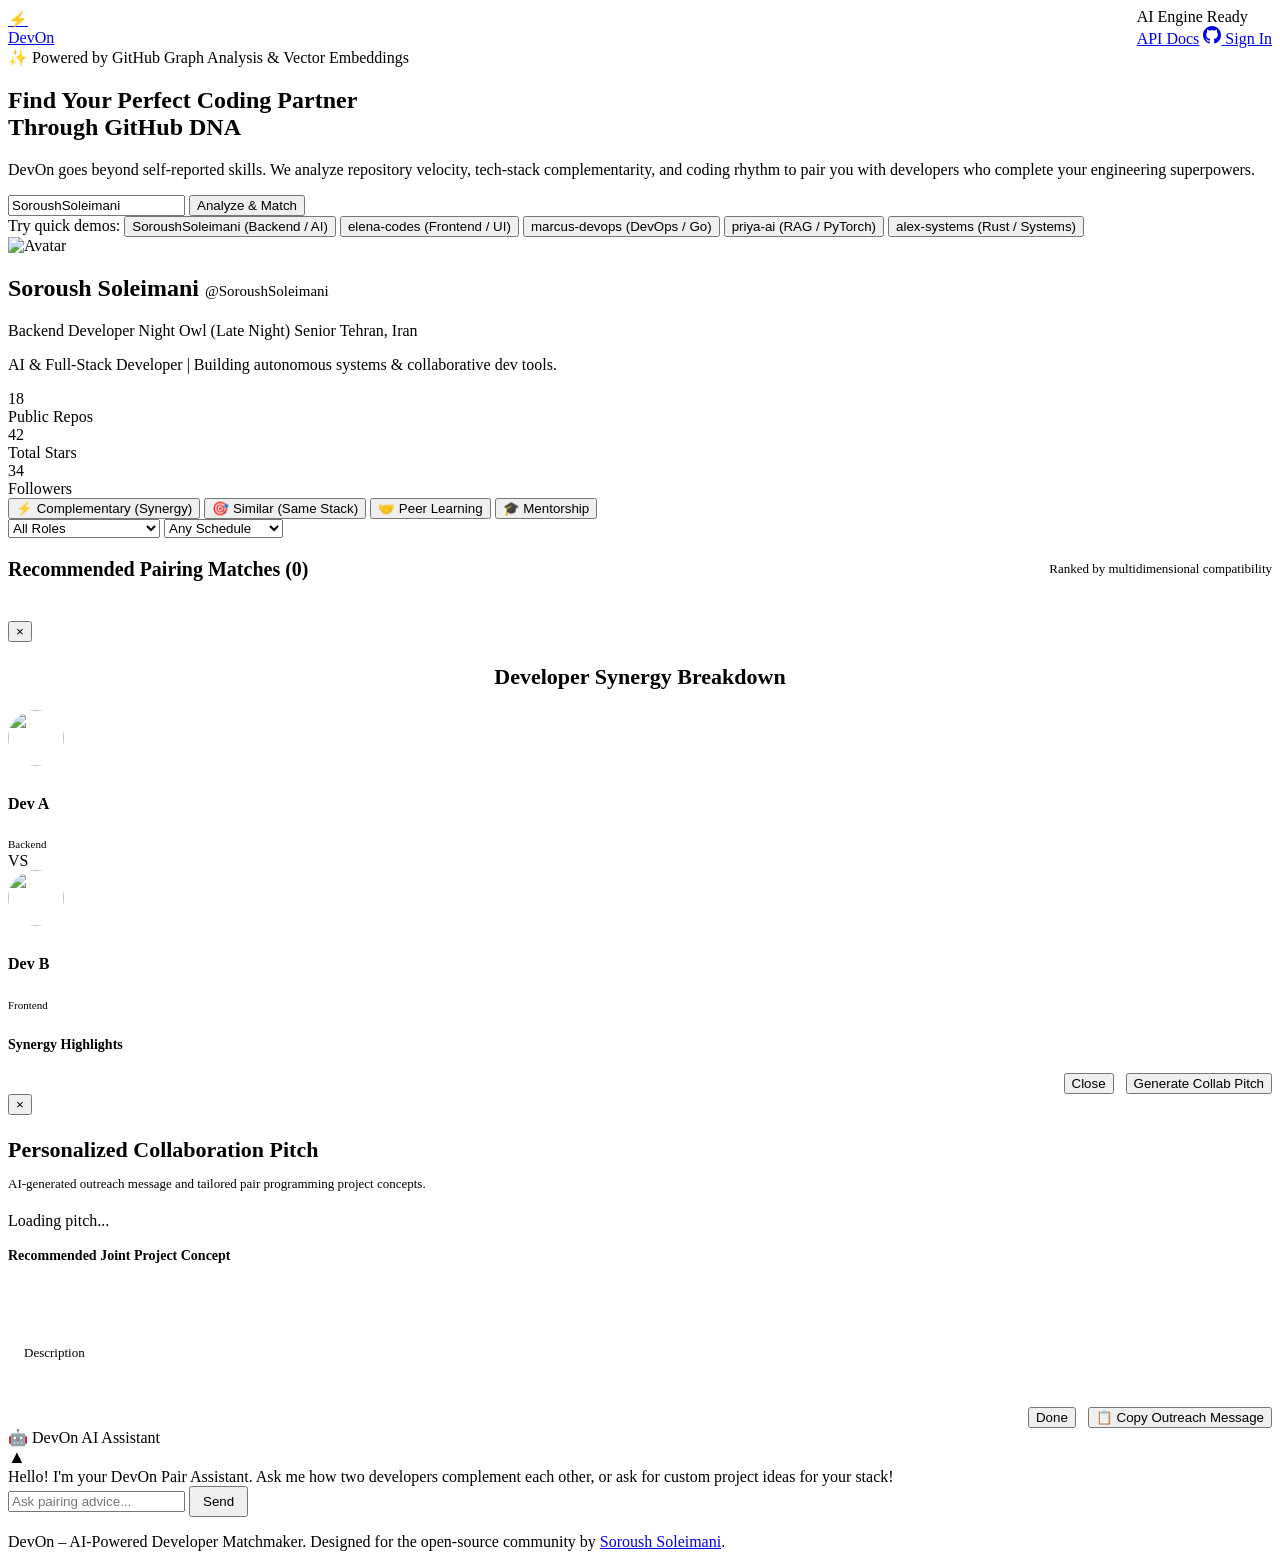
==== index.html @ c59494e2 "feat(frontend): build modern matchmaking dashboard with live GitHub analyzer" ====
<!DOCTYPE html>
<html lang="en">
<head>
  <meta charset="UTF-8">
  <meta name="viewport" content="width=device-width, initial-scale=1.0">
  <title>DevOn – AI Developer Matchmaker</title>
  <meta name="description" content="AI-powered developer matchmaker finding compatible coding partners using GitHub data analysis, work rhythm insights, and vector embeddings.">
  <link rel="preconnect" href="https://fonts.googleapis.com">
  <link rel="preconnect" href="https://fonts.gstatic.com" crossorigin>
  <link href="https://fonts.googleapis.com/css2?family=Outfit:wght@400;500;600;700;800&family=Inter:wght@400;500;600&display=swap" rel="stylesheet">
  <link rel="stylesheet" href="/static/css/style.css">
  <link rel="icon" href="data:image/svg+xml,<svg xmlns=%22http://www.w3.org/2000/svg%22 viewBox=%220 0 100 100%22><text y=%22.9em%22 font-size=%2290%22>⚡</text></svg>">
</head>
<body>

  <!-- Navigation -->
  <header class="navbar">
    <div class="container" style="display: flex; justify-content: space-between; align-items: center; width: 100%;">
      <a href="/" class="logo-group">
        <div class="logo-icon">⚡</div>
        <div class="logo-text">DevOn</div>
      </a>
      <div class="nav-links">
        <div class="status-badge" id="systemStatus">
          <div class="status-dot"></div>
          <span>AI Engine Ready</span>
        </div>
        <a href="/docs" target="_blank" class="btn btn-glass" id="apiDocsBtn">API Docs</a>
        <a href="/api/v1/auth/login" class="btn btn-primary" id="githubAuthBtn">
          <svg width="18" height="18" viewBox="0 0 24 24" fill="currentColor">
            <path d="M12 0C5.37 0 0 5.37 0 12c0 5.31 3.435 9.795 8.205 11.385.6.105.825-.255.825-.57 0-.285-.015-1.23-.015-2.235-3.015.555-3.795-.735-4.035-1.41-.135-.345-.72-1.41-1.23-1.695-.42-.225-1.02-.78-.015-.795.945-.015 1.62.87 1.845 1.23 1.08 1.815 2.805 1.305 3.495.99.105-.78.42-1.305.765-1.605-2.67-.3-5.46-1.335-5.46-5.925 0-1.305.465-2.385 1.23-3.225-.12-.3-.54-1.53.12-3.18 0 0 1.005-.315 3.3 1.23.96-.27 1.98-.405 3-.405s2.04.135 3 .405c2.295-1.56 3.3-1.23 3.3-1.23.66 1.65.24 2.88.12 3.18.765.84 1.23 1.905 1.23 3.225 0 4.605-2.805 5.625-5.475 5.925.435.375.81 1.095.81 2.22 0 1.605-.015 2.895-.015 3.3 0 .315.225.69.825.57A12.02 12.02 0 0024 12c0-6.63-5.37-12-12-12z"/>
          </svg>
          <span>Sign In</span>
        </a>
      </div>
    </div>
  </header>

  <main class="container">
    <!-- Hero Section -->
    <section class="hero-section">
      <div class="hero-pill">✨ Powered by GitHub Graph Analysis & Vector Embeddings</div>
      <h1 class="hero-title">Find Your Perfect Coding Partner<br>Through <span>GitHub DNA</span></h1>
      <p class="hero-subtitle">
        DevOn goes beyond self-reported skills. We analyze repository velocity, tech-stack complementarity, 
        and coding rhythm to pair you with developers who complete your engineering superpowers.
      </p>

      <!-- Live Search Box -->
      <div class="search-container">
        <form id="searchForm" class="search-box">
          <input type="text" id="usernameInput" class="search-input" placeholder="Enter any GitHub username (e.g. SoroushSoleimani)..." autocomplete="off" value="SoroushSoleimani">
          <button type="submit" class="btn btn-primary" id="analyzeBtn">Analyze & Match</button>
        </form>
      </div>

      <!-- Quick Seed Selection -->
      <div class="quick-picks">
        <span class="quick-label">Try quick demos:</span>
        <button class="badge-tag active" data-user="SoroushSoleimani">SoroushSoleimani (Backend / AI)</button>
        <button class="badge-tag" data-user="elena-codes">elena-codes (Frontend / UI)</button>
        <button class="badge-tag" data-user="marcus-devops">marcus-devops (DevOps / Go)</button>
        <button class="badge-tag" data-user="priya-ai">priya-ai (RAG / PyTorch)</button>
        <button class="badge-tag" data-user="alex-systems">alex-systems (Rust / Systems)</button>
      </div>
    </section>

    <!-- Active User Profile Banner -->
    <section class="user-banner" id="userBanner">
      <div class="user-banner-grid">
        <div class="user-avatar-wrap">
          <img id="userAvatar" src="https://avatars.githubusercontent.com/u/140951703?v=4" alt="Avatar" class="user-avatar">
        </div>
        <div class="user-info">
          <h2 id="userName">Soroush Soleimani <span style="font-size: 15px; color: var(--text-muted); font-weight: normal;" id="userLogin">@SoroushSoleimani</span></h2>
          <div class="user-meta-chips" id="userChips">
            <span class="chip chip-role" id="userRoleChip">Backend Developer</span>
            <span class="chip chip-rhythm" id="userRhythmChip">Night Owl (Late Night)</span>
            <span class="chip" id="userTierChip">Senior</span>
            <span class="chip" id="userLocationChip">Tehran, Iran</span>
          </div>
          <p class="user-bio" id="userBio">AI & Full-Stack Developer | Building autonomous systems & collaborative dev tools.</p>
        </div>
        <div class="user-stats-box">
          <div class="stat-item">
            <div class="stat-value" id="userReposCount">18</div>
            <div class="stat-label">Public Repos</div>
          </div>
          <div class="stat-item">
            <div class="stat-value" id="userStarsCount">42</div>
            <div class="stat-label">Total Stars</div>
          </div>
          <div class="stat-item">
            <div class="stat-value" id="userFollowersCount">34</div>
            <div class="stat-label">Followers</div>
          </div>
        </div>
      </div>
    </section>

    <!-- Filter Controls Bar -->
    <section class="filter-bar">
      <div class="mode-pills" id="modePills">
        <button class="mode-pill active" data-mode="complementary">⚡ Complementary (Synergy)</button>
        <button class="mode-pill" data-mode="similar">🎯 Similar (Same Stack)</button>
        <button class="mode-pill" data-mode="peer_learning">🤝 Peer Learning</button>
        <button class="mode-pill" data-mode="mentorship">🎓 Mentorship</button>
      </div>

      <div class="filter-selects">
        <select id="roleFilter" class="select-custom">
          <option value="">All Roles</option>
          <option value="Frontend Developer">Frontend Developer</option>
          <option value="Backend Developer">Backend Developer</option>
          <option value="DevOps & Cloud">DevOps & Cloud</option>
          <option value="AI / Machine Learning">AI / Machine Learning</option>
          <option value="Systems / Low-Level">Systems / Low-Level</option>
          <option value="Mobile Developer">Mobile Developer</option>
        </select>
        <select id="rhythmFilter" class="select-custom">
          <option value="">Any Schedule</option>
          <option value="Night Owl (Late Night)">Night Owl</option>
          <option value="Early Bird (Morning)">Early Bird</option>
          <option value="Balanced">Steady All-Day</option>
          <option value="Weekend Focus">Weekend Focus</option>
        </select>
      </div>
    </section>

    <!-- Matches Grid -->
    <section>
      <div style="display: flex; justify-content: space-between; align-items: center; margin-bottom: 20px;">
        <h3 style="font-size: 20px; font-weight: 700;">Recommended Pairing Matches (<span id="matchesCount">0</span>)</h3>
        <span style="font-size: 13px; color: var(--text-muted);">Ranked by multidimensional compatibility</span>
      </div>
      <div class="matches-grid" id="matchesGrid">
        <!-- Rendered dynamically by app.js -->
      </div>
    </section>
  </main>

  <!-- Side-by-Side Comparison Modal -->
  <div class="modal-overlay" id="compareModal">
    <div class="modal-content">
      <button class="modal-close" id="closeCompareModal">&times;</button>
      <h3 style="font-size: 22px; font-weight: 800; margin-bottom: 20px; text-align: center;">Developer Synergy Breakdown</h3>

      <div class="compare-header">
        <div class="compare-card">
          <img id="compAvatarA" src="" alt="" style="width: 56px; height: 56px; border-radius: 50%; margin-bottom: 8px;">
          <h4 id="compNameA" style="font-size: 16px;">Dev A</h4>
          <span id="compRoleA" class="chip chip-role" style="font-size: 11px;">Backend</span>
        </div>
        <div class="compare-vs">VS</div>
        <div class="compare-card">
          <img id="compAvatarB" src="" alt="" style="width: 56px; height: 56px; border-radius: 50%; margin-bottom: 8px;">
          <h4 id="compNameB" style="font-size: 16px;">Dev B</h4>
          <span id="compRoleB" class="chip chip-role" style="font-size: 11px;">Frontend</span>
        </div>
      </div>

      <div class="breakdown-bars" id="modalBreakdownBars" style="margin-bottom: 24px;">
        <!-- Injected dynamically -->
      </div>

      <div style="margin-bottom: 20px;">
        <h4 style="font-size: 14px; font-weight: 700; color: var(--accent-cyan); margin-bottom: 8px;">Synergy Highlights</h4>
        <ul id="compSynergiesList" style="padding-left: 18px; color: var(--text-secondary); font-size: 13px; line-height: 1.8;"></ul>
      </div>

      <div style="display: flex; gap: 12px; justify-content: flex-end;">
        <button class="btn btn-glass" id="closeCompareBtn">Close</button>
        <button class="btn btn-primary" id="openPitchFromCompareBtn">Generate Collab Pitch</button>
      </div>
    </div>
  </div>

  <!-- Collaboration Pitch Modal -->
  <div class="modal-overlay" id="pitchModal">
    <div class="modal-content">
      <button class="modal-close" id="closePitchModal">&times;</button>
      <h3 style="font-size: 22px; font-weight: 800; margin-bottom: 8px;">Personalized Collaboration Pitch</h3>
      <p style="font-size: 13px; color: var(--text-secondary); margin-bottom: 20px;">
        AI-generated outreach message and tailored pair programming project concepts.
      </p>

      <div class="pitch-box" id="pitchTextBox">Loading pitch...</div>

      <h4 style="font-size: 14px; font-weight: 700; color: var(--accent-cyan); margin-bottom: 10px;">Recommended Joint Project Concept</h4>
      <div id="projectIdeaBox" style="background: rgba(255, 255, 255, 0.03); border: 1px solid var(--border-subtle); border-radius: var(--radius-md); padding: 16px; margin-bottom: 20px;">
        <h5 id="ideaTitle" style="font-size: 15px; font-weight: 700; color: #fff; margin-bottom: 4px;">Project Title</h5>
        <p id="ideaDesc" style="font-size: 13px; color: var(--text-secondary); margin-bottom: 10px;">Description</p>
        <div id="ideaStackChips" style="display: flex; gap: 6px; flex-wrap: wrap;"></div>
      </div>

      <div style="display: flex; gap: 12px; justify-content: flex-end;">
        <button class="btn btn-glass" id="closePitchBtn">Done</button>
        <button class="btn btn-primary" id="copyPitchBtn">📋 Copy Outreach Message</button>
      </div>
    </div>
  </div>

  <!-- Floating AI Assistant Drawer -->
  <div class="ai-drawer minimized" id="aiDrawer">
    <div class="drawer-header" id="drawerHeader">
      <div class="drawer-title">
        <span>🤖</span>
        <span>DevOn AI Assistant</span>
      </div>
      <span style="font-size: 18px; color: var(--text-muted);" id="drawerToggleIcon">▲</span>
    </div>
    <div class="drawer-body" id="chatBody">
      <div class="chat-bubble bubble-ai">
        Hello! I'm your DevOn Pair Assistant. Ask me how two developers complement each other, 
        or ask for custom project ideas for your stack!
      </div>
    </div>
    <form class="drawer-footer" id="chatForm">
      <input type="text" id="chatInput" class="drawer-input" placeholder="Ask pairing advice..." autocomplete="off">
      <button type="submit" class="btn btn-primary" style="padding: 6px 12px;">Send</button>
    </form>
  </div>

  <!-- Footer -->
  <footer>
    <div class="container">
      <p>DevOn – AI-Powered Developer Matchmaker. Designed for the open-source community by <a href="https://github.com/SoroushSoleimani" target="_blank">Soroush Soleimani</a>.</p>
    </div>
  </footer>

  <script src="/static/js/app.js"></script>
</body>
</html>
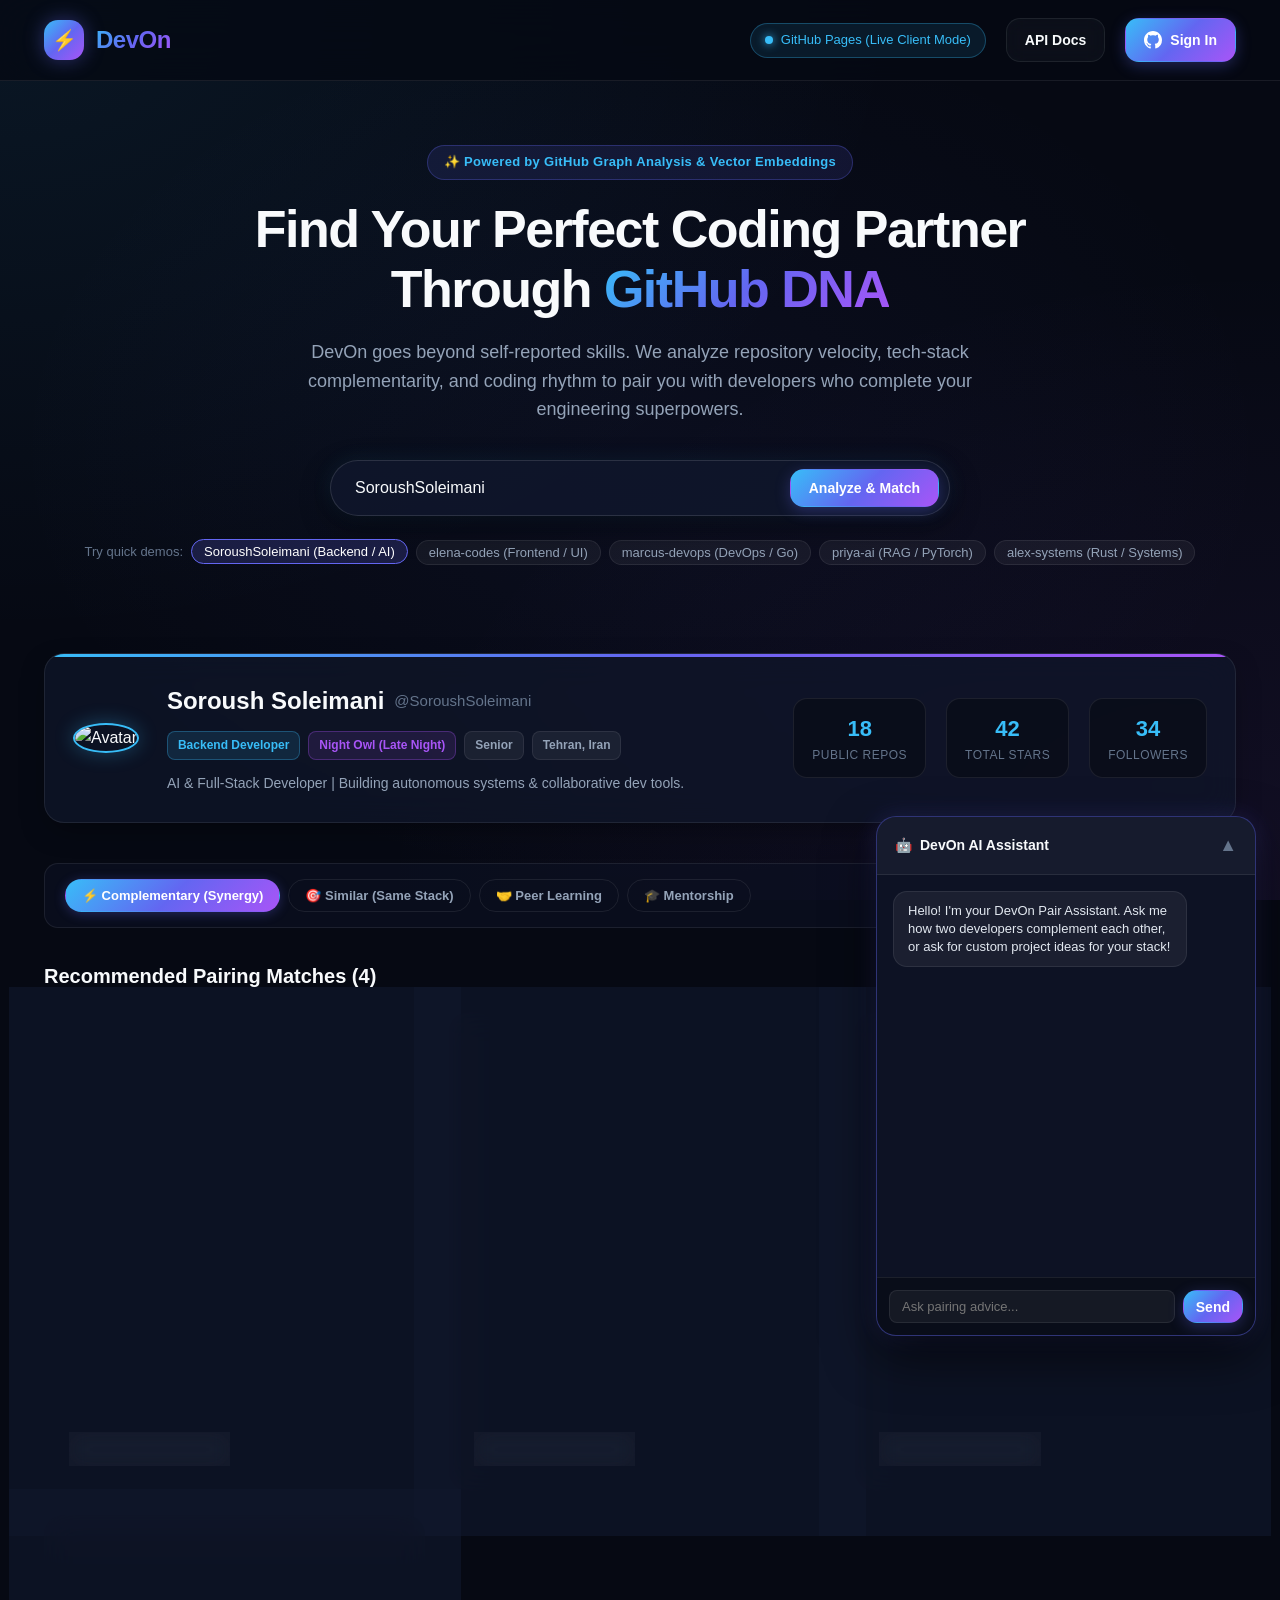
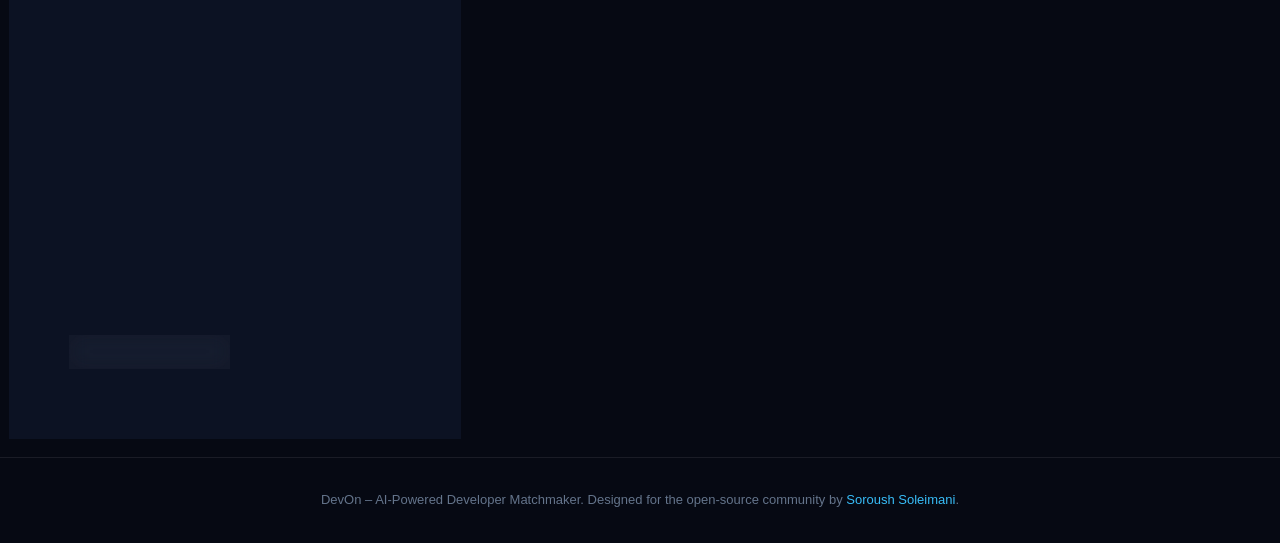
==== commit 5c399140: "feat(pages): add standalone client engine and relative asset paths for GitHub Pages" ====
--- a/index.html
+++ b/index.html
@@ -8,7 +8,7 @@
   <link rel="preconnect" href="https://fonts.googleapis.com">
   <link rel="preconnect" href="https://fonts.gstatic.com" crossorigin>
   <link href="https://fonts.googleapis.com/css2?family=Outfit:wght@400;500;600;700;800&family=Inter:wght@400;500;600&display=swap" rel="stylesheet">
-  <link rel="stylesheet" href="/static/css/style.css">
+  <link rel="stylesheet" href="css/style.css">
   <link rel="icon" href="data:image/svg+xml,<svg xmlns=%22http://www.w3.org/2000/svg%22 viewBox=%220 0 100 100%22><text y=%22.9em%22 font-size=%2290%22>⚡</text></svg>">
 </head>
 <body>
@@ -228,6 +228,6 @@
     </div>
   </footer>
 
-  <script src="/static/js/app.js"></script>
+  <script src="js/app.js"></script>
 </body>
 </html>
--- a/css/style.css
+++ b/css/style.css
@@ -0,0 +1,846 @@
+/* ==========================================================================
+   DevOn Design System: Modern Glassmorphic Cyber-Minimalist Theme
+   ========================================================================== */
+
+:root {
+  --bg-primary: #060913;
+  --bg-secondary: #0d1224;
+  --bg-card: rgba(16, 23, 44, 0.7);
+  --bg-card-hover: rgba(22, 33, 62, 0.85);
+  --bg-glass: rgba(255, 255, 255, 0.03);
+
+  --border-subtle: rgba(255, 255, 255, 0.08);
+  --border-active: rgba(99, 102, 241, 0.4);
+  --border-glow: rgba(56, 189, 248, 0.5);
+
+  --text-primary: #f8fafc;
+  --text-secondary: #94a3b8;
+  --text-muted: #64748b;
+
+  --accent-cyan: #38bdf8;
+  --accent-blue: #6366f1;
+  --accent-purple: #a855f7;
+  --accent-emerald: #10b981;
+  --accent-amber: #f59e0b;
+  --accent-rose: #f43f5e;
+
+  --gradient-neon: linear-gradient(135deg, #38bdf8 0%, #6366f1 50%, #a855f7 100%);
+  --gradient-card: linear-gradient(180deg, rgba(255, 255, 255, 0.04) 0%, rgba(255, 255, 255, 0.01) 100%);
+  --gradient-radial: radial-gradient(circle at 50% 0%, rgba(99, 102, 241, 0.15) 0%, transparent 70%);
+
+  --radius-sm: 8px;
+  --radius-md: 14px;
+  --radius-lg: 20px;
+  --radius-full: 9999px;
+
+  --shadow-glow: 0 0 25px rgba(56, 189, 248, 0.15);
+  --shadow-card: 0 10px 30px -10px rgba(0, 0, 0, 0.5);
+  --transition-fast: 0.2s cubic-bezier(0.4, 0, 0.2, 1);
+  --transition-smooth: 0.35s cubic-bezier(0.16, 1, 0.3, 1);
+}
+
+* {
+  box-sizing: border-box;
+  margin: 0;
+  padding: 0;
+}
+
+body {
+  font-family: 'Outfit', 'Inter', -apple-system, BlinkMacSystemFont, sans-serif;
+  background-color: var(--bg-primary);
+  color: var(--text-primary);
+  line-height: 1.6;
+  min-height: 100vh;
+  overflow-x: hidden;
+  background-image: 
+    radial-gradient(at 0% 0%, rgba(56, 189, 248, 0.08) 0px, transparent 50%),
+    radial-gradient(at 100% 100%, rgba(168, 85, 247, 0.08) 0px, transparent 50%),
+    radial-gradient(at 50% 50%, rgba(99, 102, 241, 0.05) 0px, transparent 70%);
+  background-attachment: fixed;
+}
+
+/* Scrollbar */
+::-webkit-scrollbar {
+  width: 8px;
+}
+::-webkit-scrollbar-track {
+  background: var(--bg-primary);
+}
+::-webkit-scrollbar-thumb {
+  background: rgba(255, 255, 255, 0.15);
+  border-radius: var(--radius-full);
+}
+::-webkit-scrollbar-thumb:hover {
+  background: rgba(255, 255, 255, 0.25);
+}
+
+/* Container */
+.container {
+  max-width: 1240px;
+  margin: 0 auto;
+  padding: 0 24px;
+}
+
+/* Navigation Bar */
+.navbar {
+  display: flex;
+  align-items: center;
+  justify-content: space-between;
+  padding: 18px 0;
+  border-bottom: 1px solid var(--border-subtle);
+  backdrop-filter: blur(20px);
+  position: sticky;
+  top: 0;
+  z-index: 50;
+  background: rgba(6, 9, 19, 0.8);
+}
+
+.logo-group {
+  display: flex;
+  align-items: center;
+  gap: 12px;
+  text-decoration: none;
+}
+
+.logo-icon {
+  width: 40px;
+  height: 40px;
+  background: var(--gradient-neon);
+  border-radius: var(--radius-md);
+  display: flex;
+  align-items: center;
+  justify-content: center;
+  font-weight: 800;
+  font-size: 20px;
+  color: #fff;
+  box-shadow: 0 0 20px rgba(99, 102, 241, 0.4);
+}
+
+.logo-text {
+  font-size: 24px;
+  font-weight: 800;
+  letter-spacing: -0.5px;
+  background: var(--gradient-neon);
+  -webkit-background-clip: text;
+  -webkit-text-fill-color: transparent;
+}
+
+.nav-links {
+  display: flex;
+  align-items: center;
+  gap: 20px;
+}
+
+.status-badge {
+  display: flex;
+  align-items: center;
+  gap: 8px;
+  padding: 6px 14px;
+  background: rgba(16, 185, 129, 0.1);
+  border: 1px solid rgba(16, 185, 129, 0.3);
+  border-radius: var(--radius-full);
+  font-size: 13px;
+  font-weight: 500;
+  color: var(--accent-emerald);
+}
+
+.status-dot {
+  width: 8px;
+  height: 8px;
+  background: var(--accent-emerald);
+  border-radius: 50%;
+  box-shadow: 0 0 10px var(--accent-emerald);
+  animation: pulse 2s infinite;
+}
+
+@keyframes pulse {
+  0%, 100% { opacity: 1; transform: scale(1); }
+  50% { opacity: 0.5; transform: scale(0.85); }
+}
+
+.btn {
+  display: inline-flex;
+  align-items: center;
+  gap: 8px;
+  padding: 10px 18px;
+  border-radius: var(--radius-md);
+  font-size: 14px;
+  font-weight: 600;
+  cursor: pointer;
+  transition: all var(--transition-fast);
+  text-decoration: none;
+  border: 1px solid transparent;
+}
+
+.btn-primary {
+  background: var(--gradient-neon);
+  color: #fff;
+  box-shadow: 0 4px 15px rgba(99, 102, 241, 0.3);
+}
+
+.btn-primary:hover {
+  transform: translateY(-2px);
+  box-shadow: 0 6px 25px rgba(99, 102, 241, 0.5);
+}
+
+.btn-glass {
+  background: var(--bg-glass);
+  border-color: var(--border-subtle);
+  color: var(--text-primary);
+  backdrop-filter: blur(10px);
+}
+
+.btn-glass:hover {
+  background: rgba(255, 255, 255, 0.08);
+  border-color: rgba(255, 255, 255, 0.2);
+}
+
+/* Hero Section */
+.hero-section {
+  padding: 64px 0 40px;
+  text-align: center;
+}
+
+.hero-pill {
+  display: inline-flex;
+  align-items: center;
+  gap: 8px;
+  padding: 6px 16px;
+  background: rgba(99, 102, 241, 0.12);
+  border: 1px solid rgba(99, 102, 241, 0.3);
+  border-radius: var(--radius-full);
+  color: var(--accent-cyan);
+  font-size: 13px;
+  font-weight: 600;
+  margin-bottom: 20px;
+  letter-spacing: 0.3px;
+}
+
+.hero-title {
+  font-size: 52px;
+  font-weight: 800;
+  line-height: 1.15;
+  letter-spacing: -1.5px;
+  margin-bottom: 18px;
+}
+
+.hero-title span {
+  background: var(--gradient-neon);
+  -webkit-background-clip: text;
+  -webkit-text-fill-color: transparent;
+}
+
+.hero-subtitle {
+  font-size: 18px;
+  color: var(--text-secondary);
+  max-width: 680px;
+  margin: 0 auto 36px;
+  line-height: 1.6;
+}
+
+/* Search Bar */
+.search-container {
+  max-width: 620px;
+  margin: 0 auto 24px;
+  position: relative;
+}
+
+.search-box {
+  display: flex;
+  align-items: center;
+  background: rgba(16, 23, 44, 0.85);
+  border: 1px solid rgba(255, 255, 255, 0.12);
+  border-radius: var(--radius-full);
+  padding: 8px 10px 8px 24px;
+  box-shadow: 0 10px 30px rgba(0, 0, 0, 0.4), 0 0 20px rgba(56, 189, 248, 0.1);
+  transition: all var(--transition-fast);
+}
+
+.search-box:focus-within {
+  border-color: var(--accent-cyan);
+  box-shadow: 0 10px 35px rgba(0, 0, 0, 0.6), 0 0 30px rgba(56, 189, 248, 0.25);
+}
+
+.search-input {
+  flex: 1;
+  background: transparent;
+  border: none;
+  color: var(--text-primary);
+  font-size: 16px;
+  font-family: inherit;
+  outline: none;
+}
+
+.search-input::placeholder {
+  color: var(--text-muted);
+}
+
+/* Seed Quick Badges */
+.quick-picks {
+  display: flex;
+  align-items: center;
+  justify-content: center;
+  gap: 8px;
+  flex-wrap: wrap;
+  margin-bottom: 48px;
+}
+
+.quick-label {
+  font-size: 13px;
+  color: var(--text-muted);
+  font-weight: 500;
+}
+
+.badge-tag {
+  background: rgba(255, 255, 255, 0.05);
+  border: 1px solid var(--border-subtle);
+  border-radius: var(--radius-full);
+  padding: 4px 12px;
+  font-size: 13px;
+  color: var(--text-secondary);
+  cursor: pointer;
+  transition: all var(--transition-fast);
+}
+
+.badge-tag:hover, .badge-tag.active {
+  background: rgba(99, 102, 241, 0.2);
+  border-color: var(--accent-blue);
+  color: #fff;
+  transform: translateY(-1px);
+}
+
+/* User Card Banner */
+.user-banner {
+  background: var(--bg-card);
+  border: 1px solid var(--border-subtle);
+  border-radius: var(--radius-lg);
+  padding: 28px;
+  margin-bottom: 40px;
+  backdrop-filter: blur(16px);
+  position: relative;
+  overflow: hidden;
+  box-shadow: var(--shadow-card);
+}
+
+.user-banner::before {
+  content: '';
+  position: absolute;
+  top: 0;
+  left: 0;
+  right: 0;
+  height: 3px;
+  background: var(--gradient-neon);
+}
+
+.user-banner-grid {
+  display: grid;
+  grid-template-columns: auto 1fr auto;
+  gap: 28px;
+  align-items: center;
+}
+
+.user-avatar-wrap {
+  position: relative;
+}
+
+.user-avatar {
+  width: 90px;
+  height: 90px;
+  border-radius: 50%;
+  border: 2px solid var(--accent-cyan);
+  object-fit: cover;
+  box-shadow: 0 0 20px rgba(56, 189, 248, 0.3);
+}
+
+.user-info h2 {
+  font-size: 24px;
+  font-weight: 700;
+  margin-bottom: 6px;
+  display: flex;
+  align-items: center;
+  gap: 10px;
+}
+
+.user-meta-chips {
+  display: flex;
+  gap: 8px;
+  flex-wrap: wrap;
+  margin: 10px 0 12px;
+}
+
+.chip {
+  padding: 4px 10px;
+  border-radius: var(--radius-sm);
+  font-size: 12px;
+  font-weight: 600;
+  background: rgba(255, 255, 255, 0.06);
+  color: var(--text-secondary);
+  border: 1px solid var(--border-subtle);
+}
+
+.chip-role {
+  background: rgba(56, 189, 248, 0.12);
+  color: var(--accent-cyan);
+  border-color: rgba(56, 189, 248, 0.3);
+}
+
+.chip-rhythm {
+  background: rgba(168, 85, 247, 0.12);
+  color: var(--accent-purple);
+  border-color: rgba(168, 85, 247, 0.3);
+}
+
+.user-bio {
+  color: var(--text-secondary);
+  font-size: 14px;
+  max-width: 600px;
+}
+
+.user-stats-box {
+  display: flex;
+  gap: 20px;
+  text-align: center;
+}
+
+.stat-item {
+  background: rgba(0, 0, 0, 0.3);
+  padding: 12px 18px;
+  border-radius: var(--radius-md);
+  border: 1px solid var(--border-subtle);
+}
+
+.stat-value {
+  font-size: 22px;
+  font-weight: 700;
+  color: var(--accent-cyan);
+}
+
+.stat-label {
+  font-size: 12px;
+  color: var(--text-muted);
+  text-transform: uppercase;
+  letter-spacing: 0.5px;
+}
+
+/* Filter Controls Bar */
+.filter-bar {
+  display: flex;
+  align-items: center;
+  justify-content: space-between;
+  background: rgba(13, 18, 36, 0.6);
+  border: 1px solid var(--border-subtle);
+  border-radius: var(--radius-md);
+  padding: 14px 20px;
+  margin-bottom: 32px;
+  gap: 16px;
+  flex-wrap: wrap;
+}
+
+.mode-pills {
+  display: flex;
+  gap: 8px;
+}
+
+.mode-pill {
+  background: transparent;
+  border: 1px solid var(--border-subtle);
+  color: var(--text-secondary);
+  padding: 8px 16px;
+  border-radius: var(--radius-full);
+  font-size: 13px;
+  font-weight: 600;
+  cursor: pointer;
+  transition: all var(--transition-fast);
+}
+
+.mode-pill.active {
+  background: var(--gradient-neon);
+  color: #fff;
+  border-color: transparent;
+  box-shadow: 0 2px 12px rgba(99, 102, 241, 0.3);
+}
+
+.filter-selects {
+  display: flex;
+  gap: 12px;
+}
+
+.select-custom {
+  background: var(--bg-secondary);
+  color: var(--text-primary);
+  border: 1px solid var(--border-subtle);
+  border-radius: var(--radius-sm);
+  padding: 8px 14px;
+  font-size: 13px;
+  outline: none;
+  cursor: pointer;
+}
+
+/* Match Grid */
+.matches-grid {
+  display: grid;
+  grid-template-columns: repeat(auto-fill, minmax(360px, 1fr));
+  gap: 24px;
+  margin-bottom: 64px;
+}
+
+.match-card {
+  background: var(--bg-card);
+  border: 1px solid var(--border-subtle);
+  border-radius: var(--radius-lg);
+  padding: 24px;
+  backdrop-filter: blur(16px);
+  position: relative;
+  transition: all var(--transition-smooth);
+  box-shadow: var(--shadow-card);
+  display: flex;
+  flex-direction: column;
+}
+
+.match-card:hover {
+  transform: translateY(-6px);
+  border-color: var(--border-glow);
+  box-shadow: var(--shadow-glow), var(--shadow-card);
+}
+
+.card-header {
+  display: flex;
+  align-items: flex-start;
+  justify-content: space-between;
+  margin-bottom: 16px;
+}
+
+.candidate-avatar {
+  width: 64px;
+  height: 64px;
+  border-radius: 50%;
+  border: 2px solid rgba(255, 255, 255, 0.15);
+  object-fit: cover;
+}
+
+.score-badge {
+  display: flex;
+  flex-direction: column;
+  align-items: center;
+  justify-content: center;
+  width: 64px;
+  height: 64px;
+  border-radius: 50%;
+  background: radial-gradient(circle, rgba(16, 185, 129, 0.2) 0%, rgba(13, 18, 36, 0.8) 100%);
+  border: 2px solid var(--accent-emerald);
+  box-shadow: 0 0 15px rgba(16, 185, 129, 0.3);
+}
+
+.score-number {
+  font-size: 20px;
+  font-weight: 800;
+  color: var(--accent-emerald);
+  line-height: 1;
+}
+
+.score-label {
+  font-size: 9px;
+  text-transform: uppercase;
+  color: var(--text-muted);
+  font-weight: 600;
+}
+
+.candidate-name {
+  font-size: 18px;
+  font-weight: 700;
+  margin-bottom: 4px;
+}
+
+.candidate-role {
+  color: var(--accent-cyan);
+  font-size: 13px;
+  font-weight: 600;
+  margin-bottom: 12px;
+}
+
+.candidate-bio {
+  font-size: 13px;
+  color: var(--text-secondary);
+  margin-bottom: 16px;
+  display: -webkit-box;
+  -webkit-line-clamp: 2;
+  -webkit-box-orient: vertical;
+  overflow: hidden;
+  height: 42px;
+}
+
+/* Breakdown Mini-Bars */
+.breakdown-bars {
+  display: flex;
+  flex-direction: column;
+  gap: 8px;
+  background: rgba(0, 0, 0, 0.25);
+  padding: 12px 14px;
+  border-radius: var(--radius-md);
+  margin-bottom: 18px;
+}
+
+.bar-row {
+  display: flex;
+  align-items: center;
+  justify-content: space-between;
+  font-size: 12px;
+}
+
+.bar-name {
+  color: var(--text-muted);
+}
+
+.bar-track {
+  flex: 1;
+  height: 6px;
+  background: rgba(255, 255, 255, 0.08);
+  border-radius: var(--radius-full);
+  margin: 0 10px;
+  overflow: hidden;
+}
+
+.bar-fill {
+  height: 100%;
+  border-radius: var(--radius-full);
+  background: var(--gradient-neon);
+  transition: width 1s ease-out;
+}
+
+.bar-val {
+  font-weight: 700;
+  color: var(--text-primary);
+  width: 32px;
+  text-align: right;
+}
+
+/* Synergy reason callout */
+.synergy-callout {
+  background: rgba(56, 189, 248, 0.08);
+  border-left: 3px solid var(--accent-cyan);
+  padding: 10px 12px;
+  border-radius: 0 var(--radius-sm) var(--radius-sm) 0;
+  font-size: 12px;
+  color: #bae6fd;
+  margin-bottom: 18px;
+}
+
+/* Card Actions */
+.card-actions {
+  display: flex;
+  gap: 10px;
+  margin-top: auto;
+}
+
+.card-actions .btn {
+  flex: 1;
+  justify-content: center;
+  font-size: 13px;
+  padding: 8px 12px;
+}
+
+/* Modal Styling */
+.modal-overlay {
+  position: fixed;
+  top: 0;
+  left: 0;
+  right: 0;
+  bottom: 0;
+  background: rgba(4, 6, 14, 0.85);
+  backdrop-filter: blur(12px);
+  display: none;
+  align-items: center;
+  justify-content: center;
+  z-index: 100;
+  padding: 20px;
+}
+
+.modal-overlay.active {
+  display: flex;
+}
+
+.modal-content {
+  background: var(--bg-secondary);
+  border: 1px solid var(--border-active);
+  border-radius: var(--radius-lg);
+  max-width: 780px;
+  width: 100%;
+  max-height: 90vh;
+  overflow-y: auto;
+  padding: 32px;
+  box-shadow: 0 25px 60px rgba(0, 0, 0, 0.7), var(--shadow-glow);
+  position: relative;
+  animation: modalIn 0.3s cubic-bezier(0.16, 1, 0.3, 1);
+}
+
+@keyframes modalIn {
+  from { opacity: 0; transform: scale(0.95); }
+  to { opacity: 1; transform: scale(1); }
+}
+
+.modal-close {
+  position: absolute;
+  top: 20px;
+  right: 20px;
+  background: transparent;
+  border: none;
+  font-size: 24px;
+  color: var(--text-muted);
+  cursor: pointer;
+  transition: color var(--transition-fast);
+}
+
+.modal-close:hover {
+  color: #fff;
+}
+
+/* Side-by-side comparison layout */
+.compare-header {
+  display: grid;
+  grid-template-columns: 1fr auto 1fr;
+  align-items: center;
+  gap: 20px;
+  text-align: center;
+  margin-bottom: 28px;
+}
+
+.compare-card {
+  background: rgba(255, 255, 255, 0.03);
+  padding: 20px;
+  border-radius: var(--radius-md);
+  border: 1px solid var(--border-subtle);
+}
+
+.compare-vs {
+  font-size: 20px;
+  font-weight: 800;
+  background: var(--gradient-neon);
+  -webkit-background-clip: text;
+  -webkit-text-fill-color: transparent;
+}
+
+/* Pitch text area */
+.pitch-box {
+  background: rgba(0, 0, 0, 0.4);
+  border: 1px solid var(--border-subtle);
+  border-radius: var(--radius-md);
+  padding: 16px;
+  font-family: monospace;
+  font-size: 13px;
+  color: #e2e8f0;
+  white-space: pre-wrap;
+  margin-bottom: 20px;
+  line-height: 1.5;
+}
+
+/* AI Drawer */
+.ai-drawer {
+  position: fixed;
+  bottom: 24px;
+  right: 24px;
+  width: 380px;
+  max-height: 520px;
+  height: 520px;
+  background: var(--bg-secondary);
+  border: 1px solid var(--border-active);
+  border-radius: var(--radius-lg);
+  box-shadow: 0 20px 50px rgba(0, 0, 0, 0.6), 0 0 25px rgba(99, 102, 241, 0.2);
+  display: flex;
+  flex-direction: column;
+  z-index: 90;
+  overflow: hidden;
+  transition: transform var(--transition-smooth), opacity var(--transition-smooth);
+}
+
+.ai-drawer.minimized {
+  transform: translateY(460px);
+}
+
+.drawer-header {
+  padding: 14px 18px;
+  background: rgba(255, 255, 255, 0.04);
+  border-bottom: 1px solid var(--border-subtle);
+  display: flex;
+  align-items: center;
+  justify-content: space-between;
+  cursor: pointer;
+}
+
+.drawer-title {
+  display: flex;
+  align-items: center;
+  gap: 8px;
+  font-size: 14px;
+  font-weight: 700;
+}
+
+.drawer-body {
+  flex: 1;
+  padding: 16px;
+  overflow-y: auto;
+  display: flex;
+  flex-direction: column;
+  gap: 12px;
+}
+
+.chat-bubble {
+  max-width: 85%;
+  padding: 10px 14px;
+  border-radius: var(--radius-md);
+  font-size: 13px;
+  line-height: 1.4;
+}
+
+.bubble-ai {
+  align-self: flex-start;
+  background: rgba(255, 255, 255, 0.06);
+  border: 1px solid var(--border-subtle);
+  color: #e2e8f0;
+}
+
+.bubble-user {
+  align-self: flex-end;
+  background: var(--accent-blue);
+  color: #fff;
+}
+
+.drawer-footer {
+  padding: 12px;
+  background: rgba(0, 0, 0, 0.3);
+  border-top: 1px solid var(--border-subtle);
+  display: flex;
+  gap: 8px;
+}
+
+.drawer-input {
+  flex: 1;
+  background: rgba(255, 255, 255, 0.05);
+  border: 1px solid var(--border-subtle);
+  border-radius: var(--radius-sm);
+  padding: 8px 12px;
+  color: #fff;
+  font-size: 13px;
+  outline: none;
+}
+
+/* Footer */
+footer {
+  border-top: 1px solid var(--border-subtle);
+  padding: 32px 0;
+  text-align: center;
+  color: var(--text-muted);
+  font-size: 13px;
+}
+
+footer a {
+  color: var(--accent-cyan);
+  text-decoration: none;
+}
+
+@media (max-width: 768px) {
+  .hero-title { font-size: 34px; }
+  .user-banner-grid { grid-template-columns: 1fr; text-align: center; }
+  .user-stats-box { justify-content: center; }
+  .filter-bar { flex-direction: column; align-items: stretch; }
+  .ai-drawer { width: calc(100% - 32px); right: 16px; bottom: 16px; }
+}
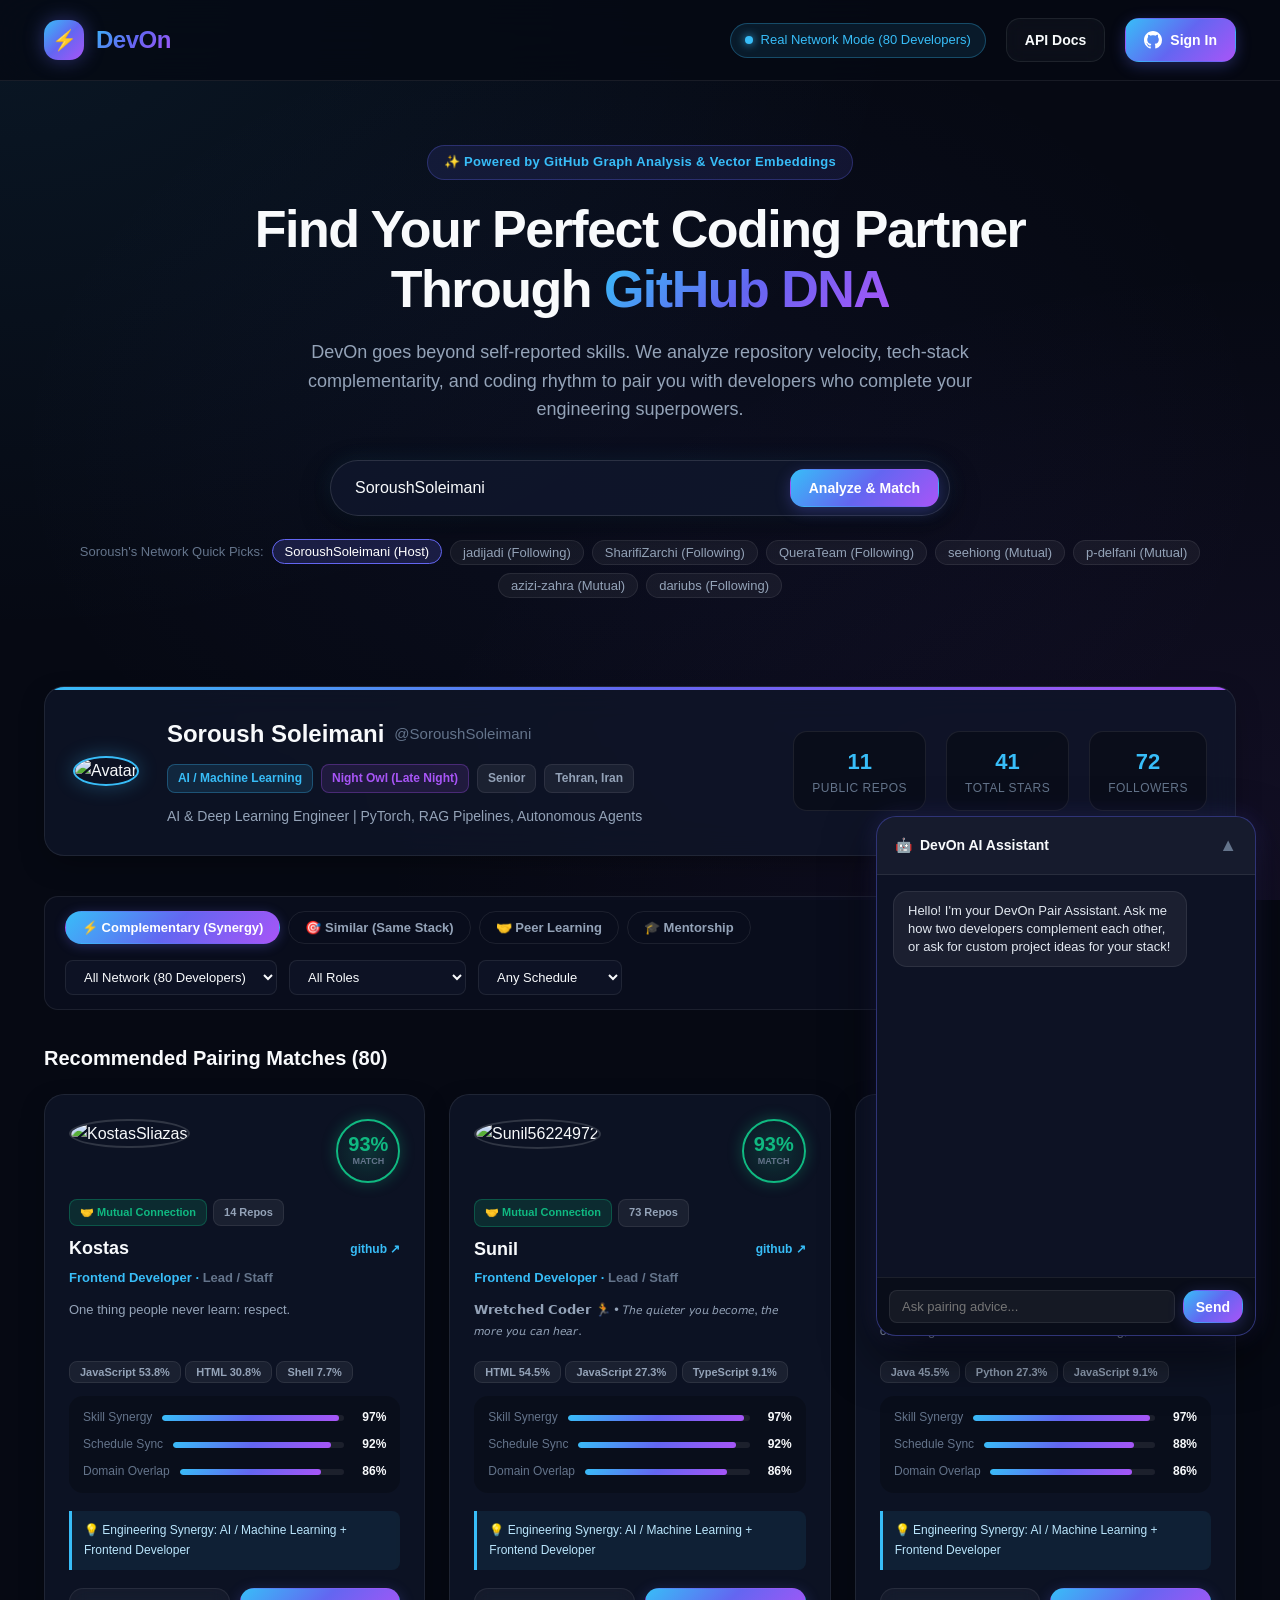
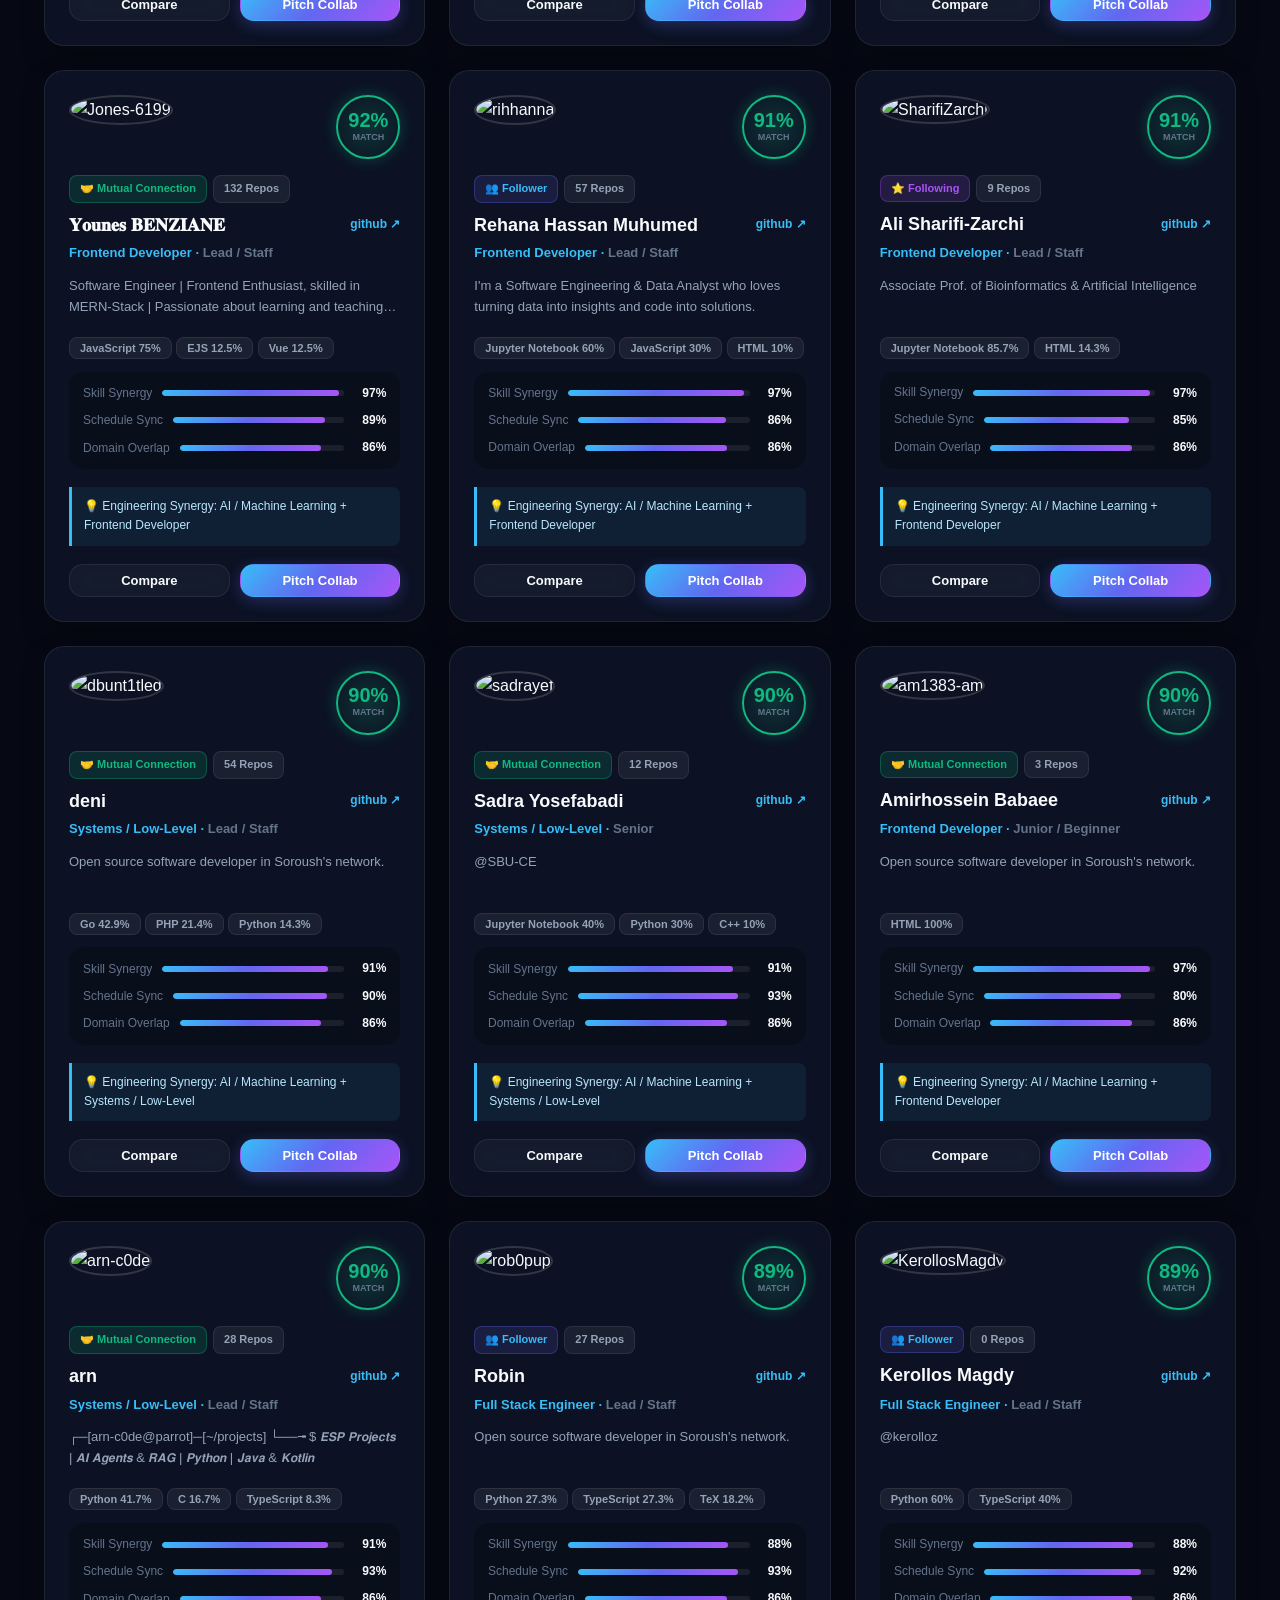
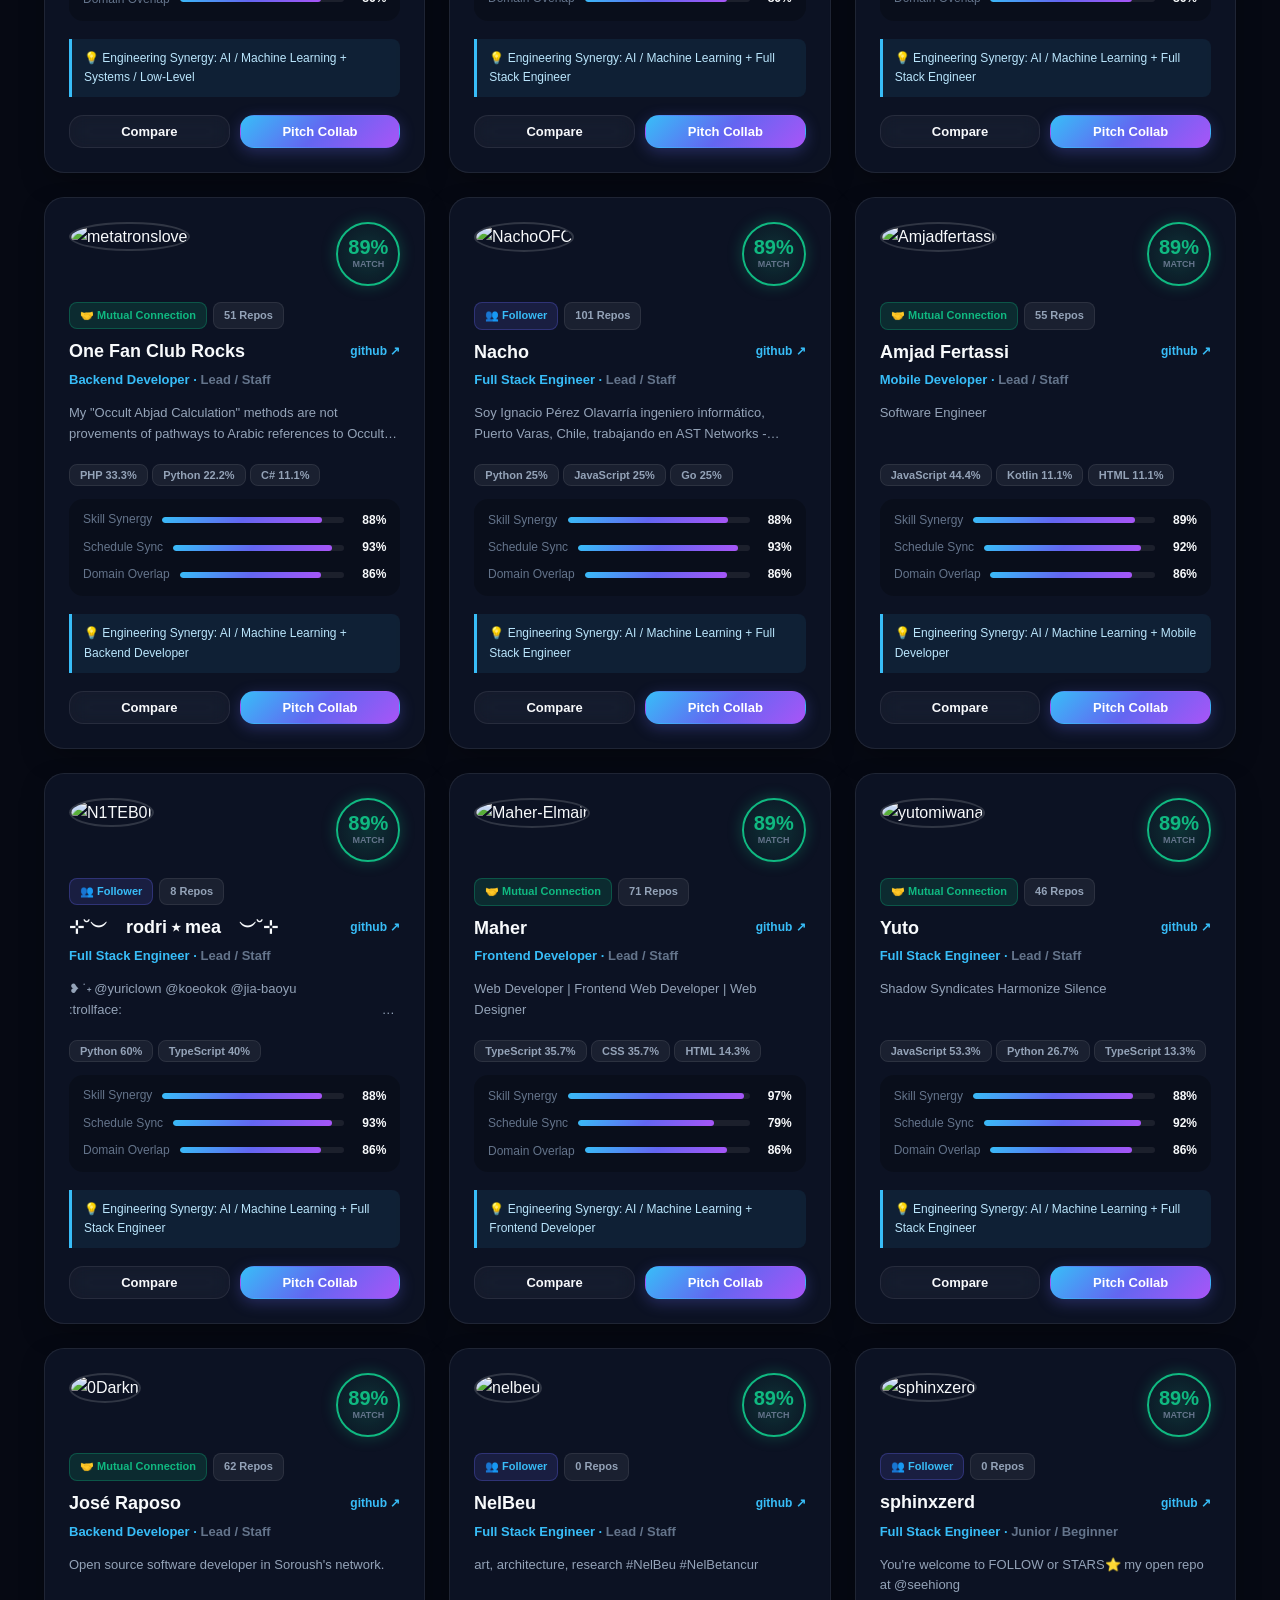
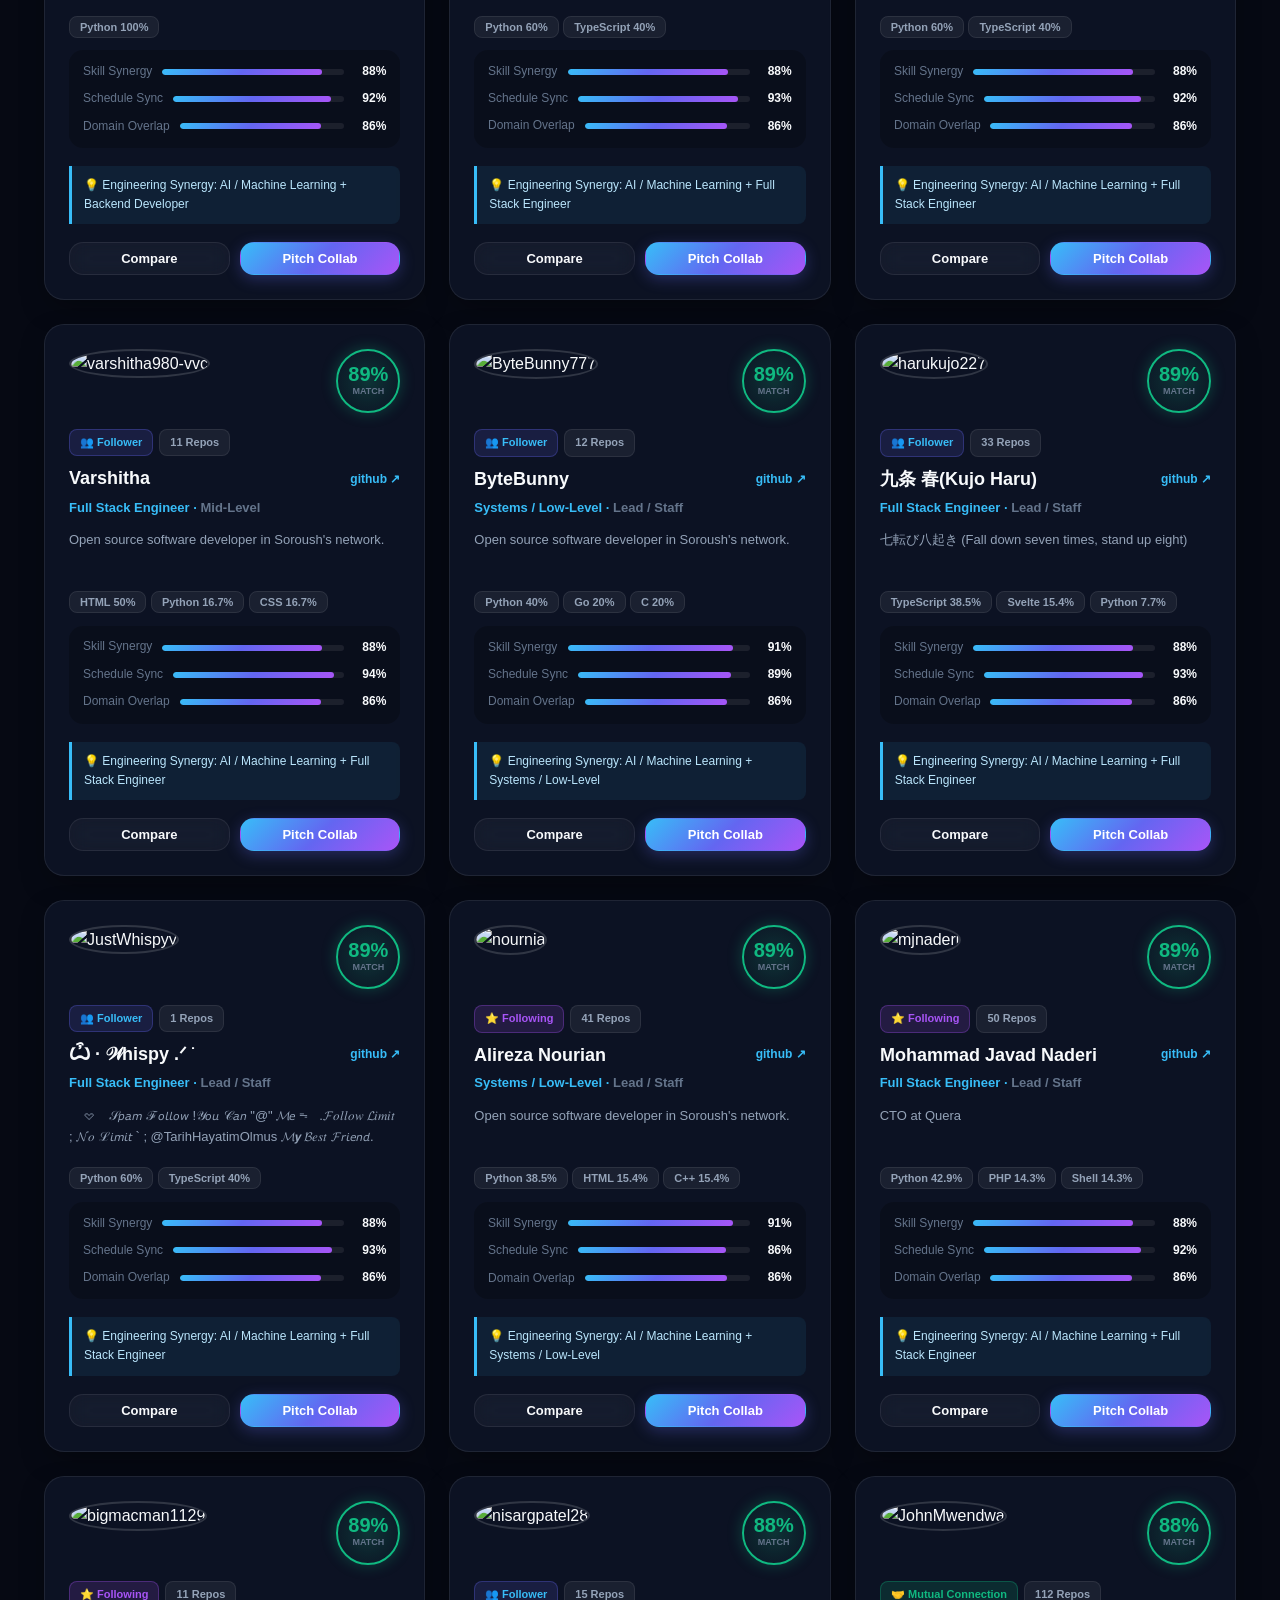
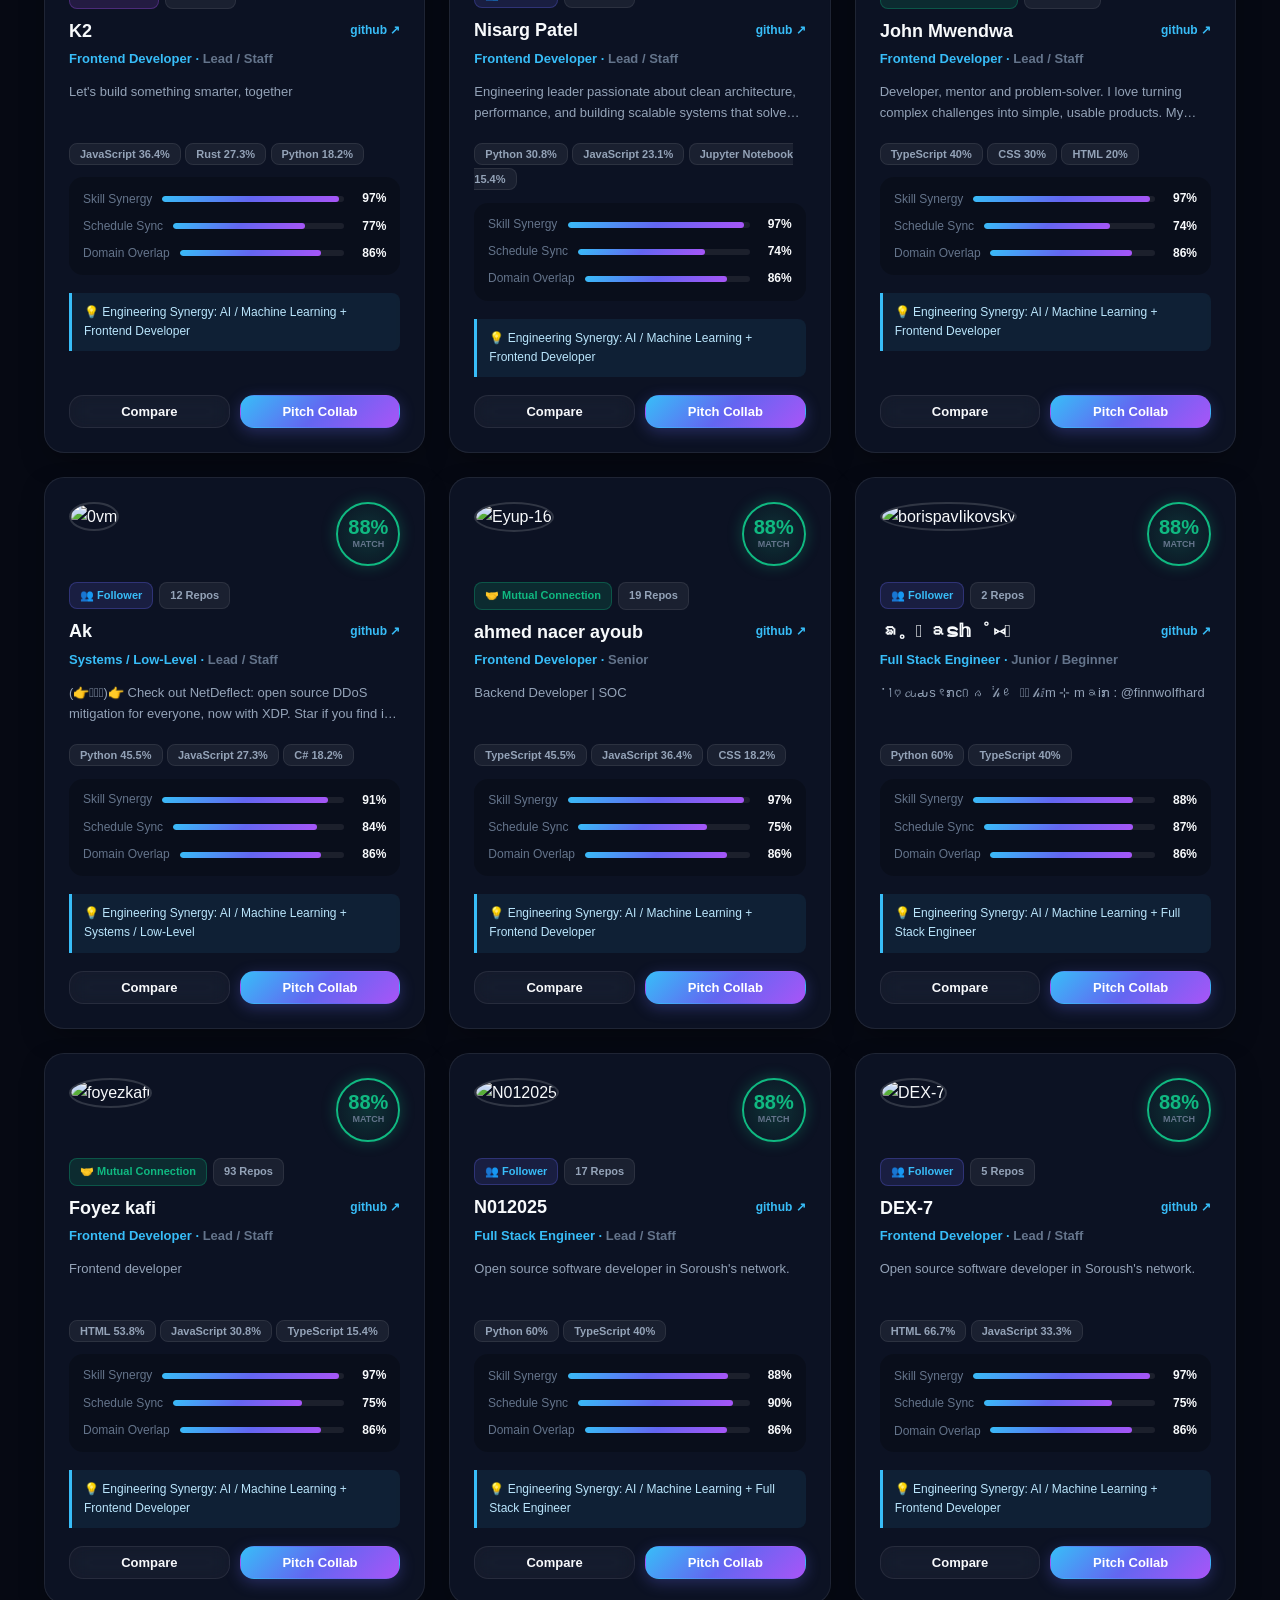
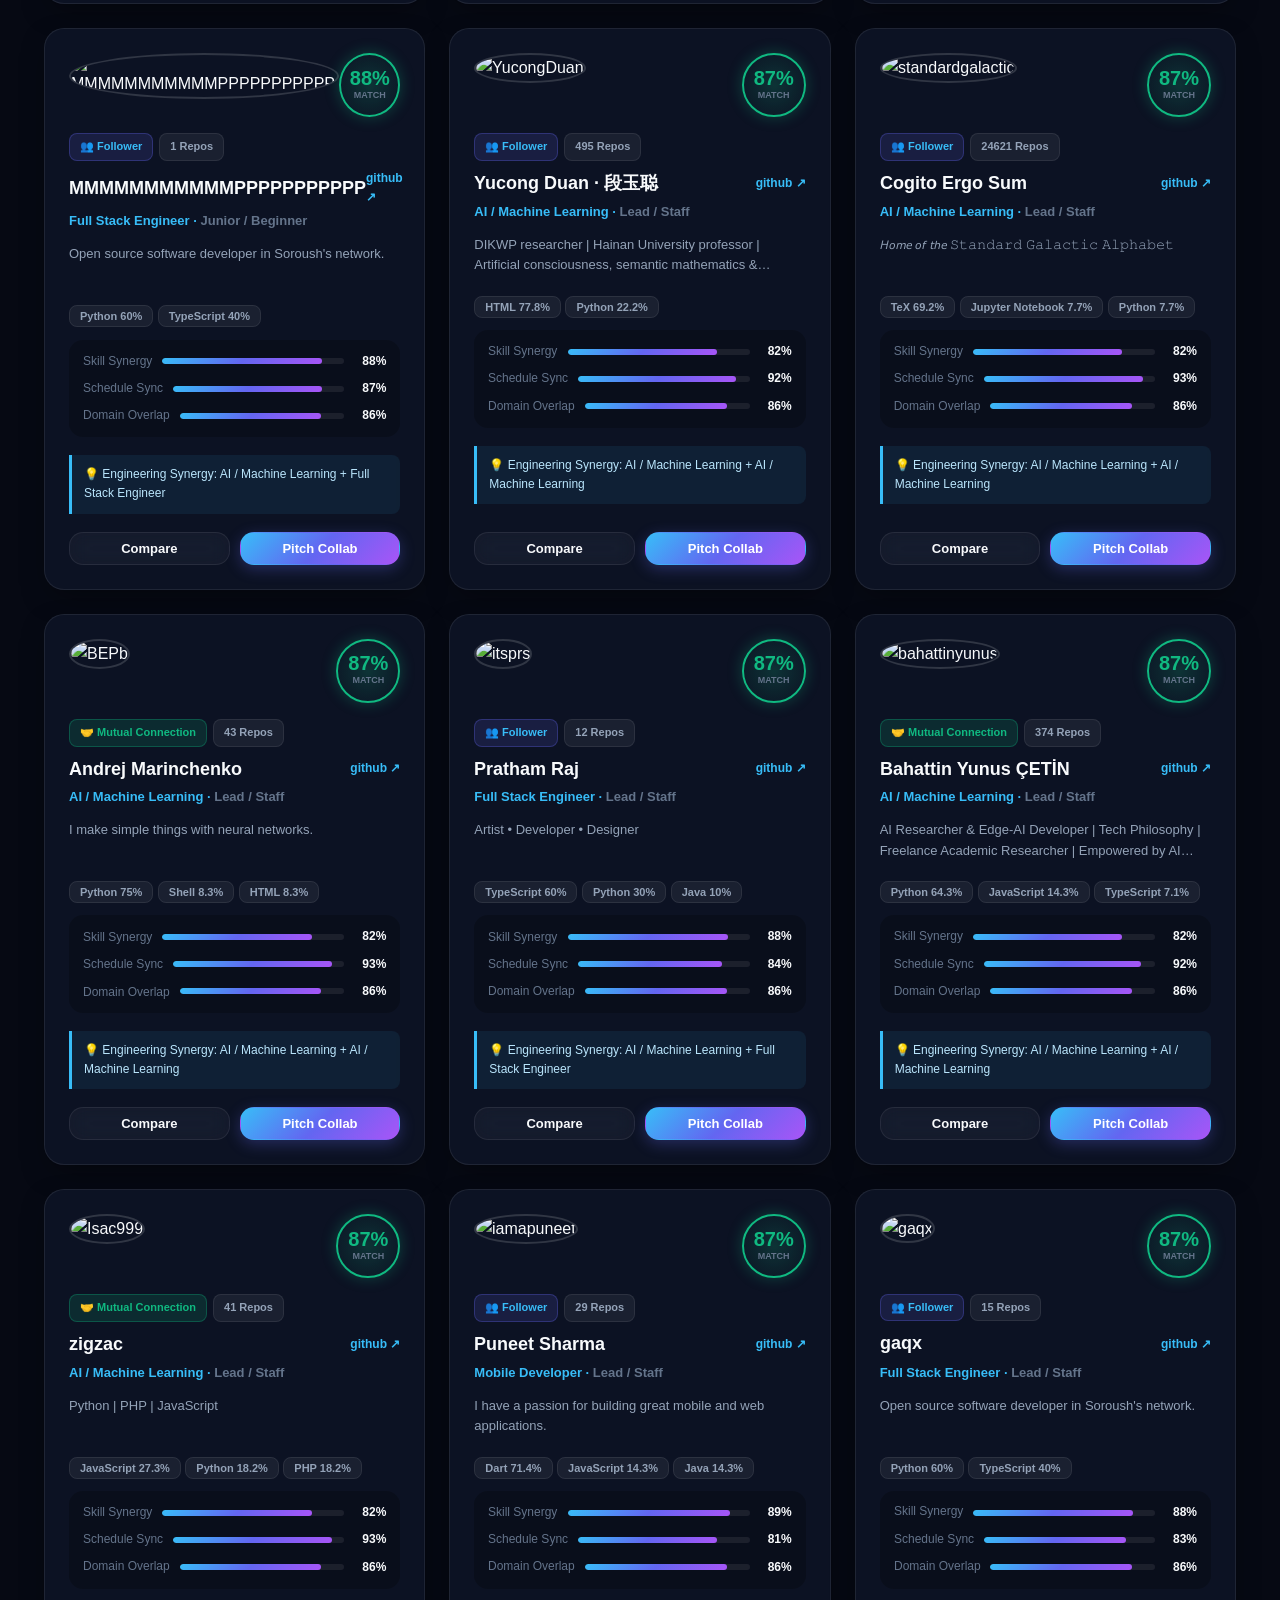
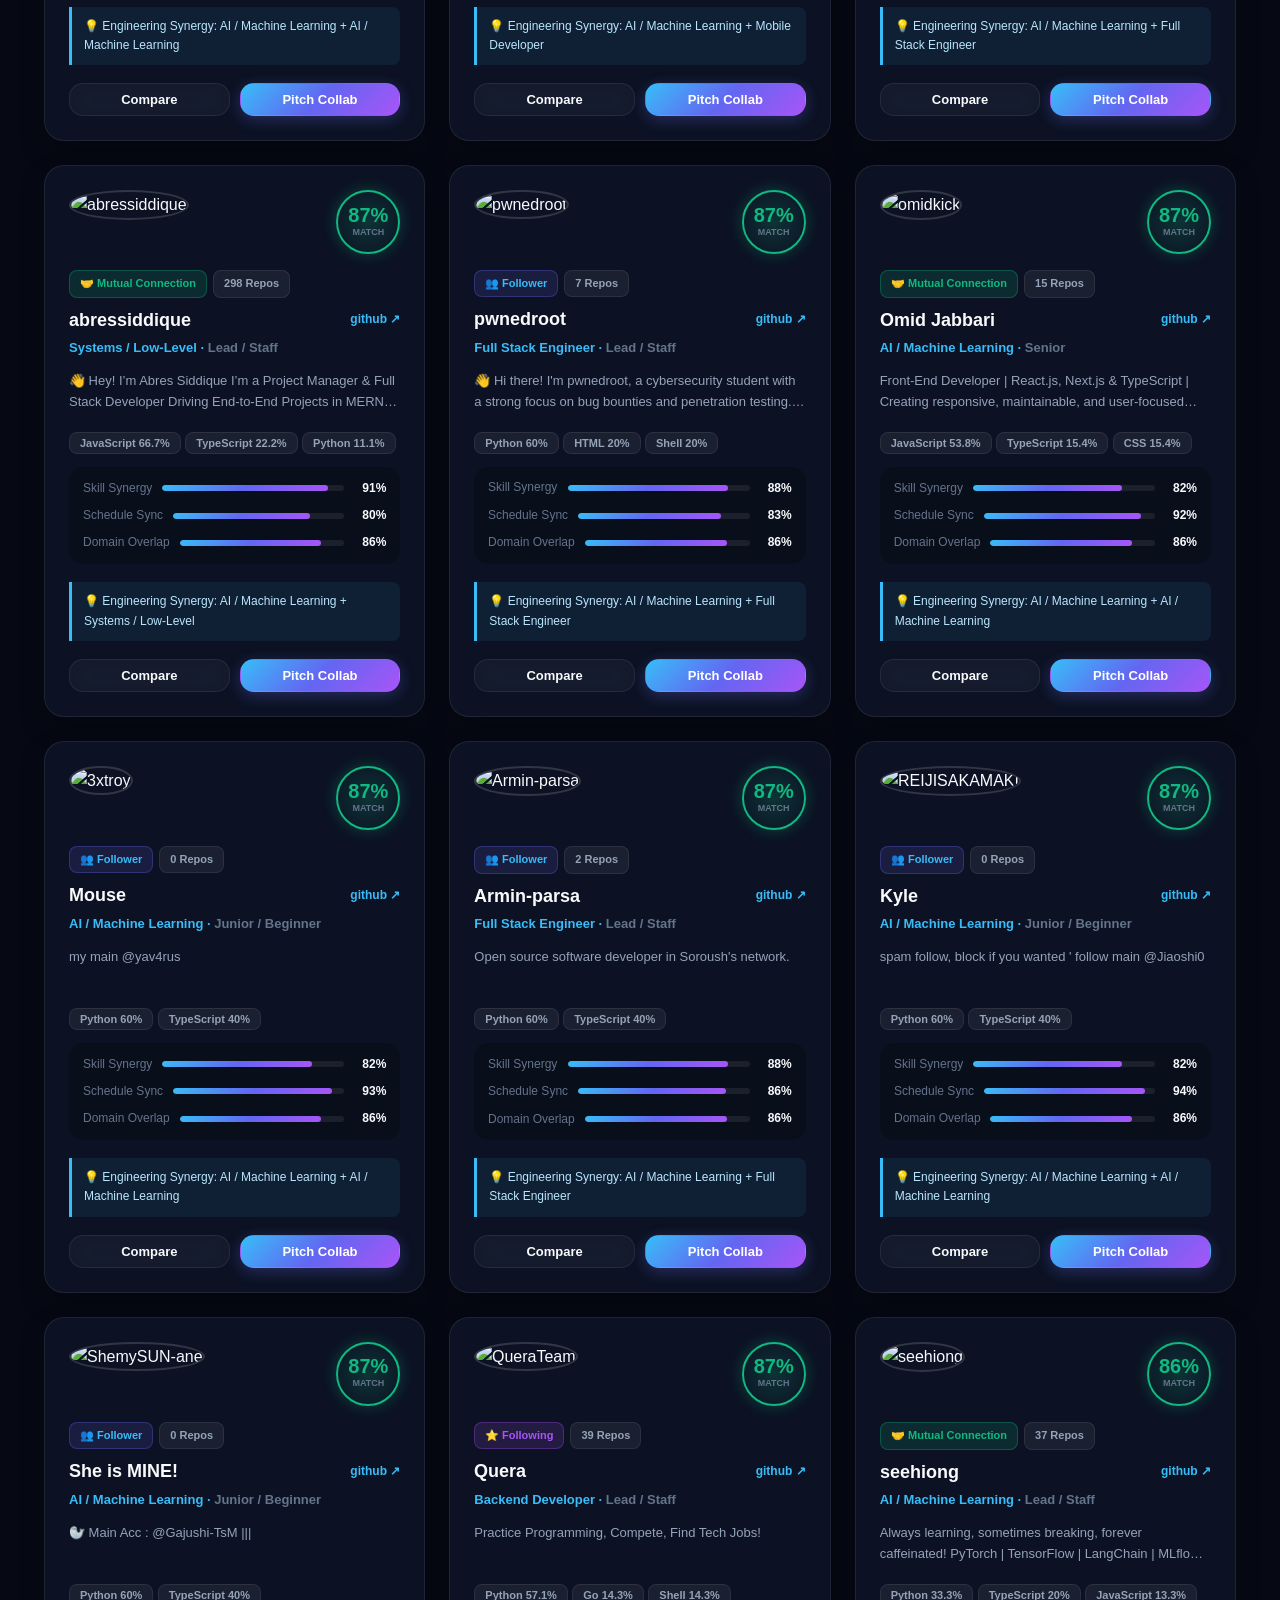
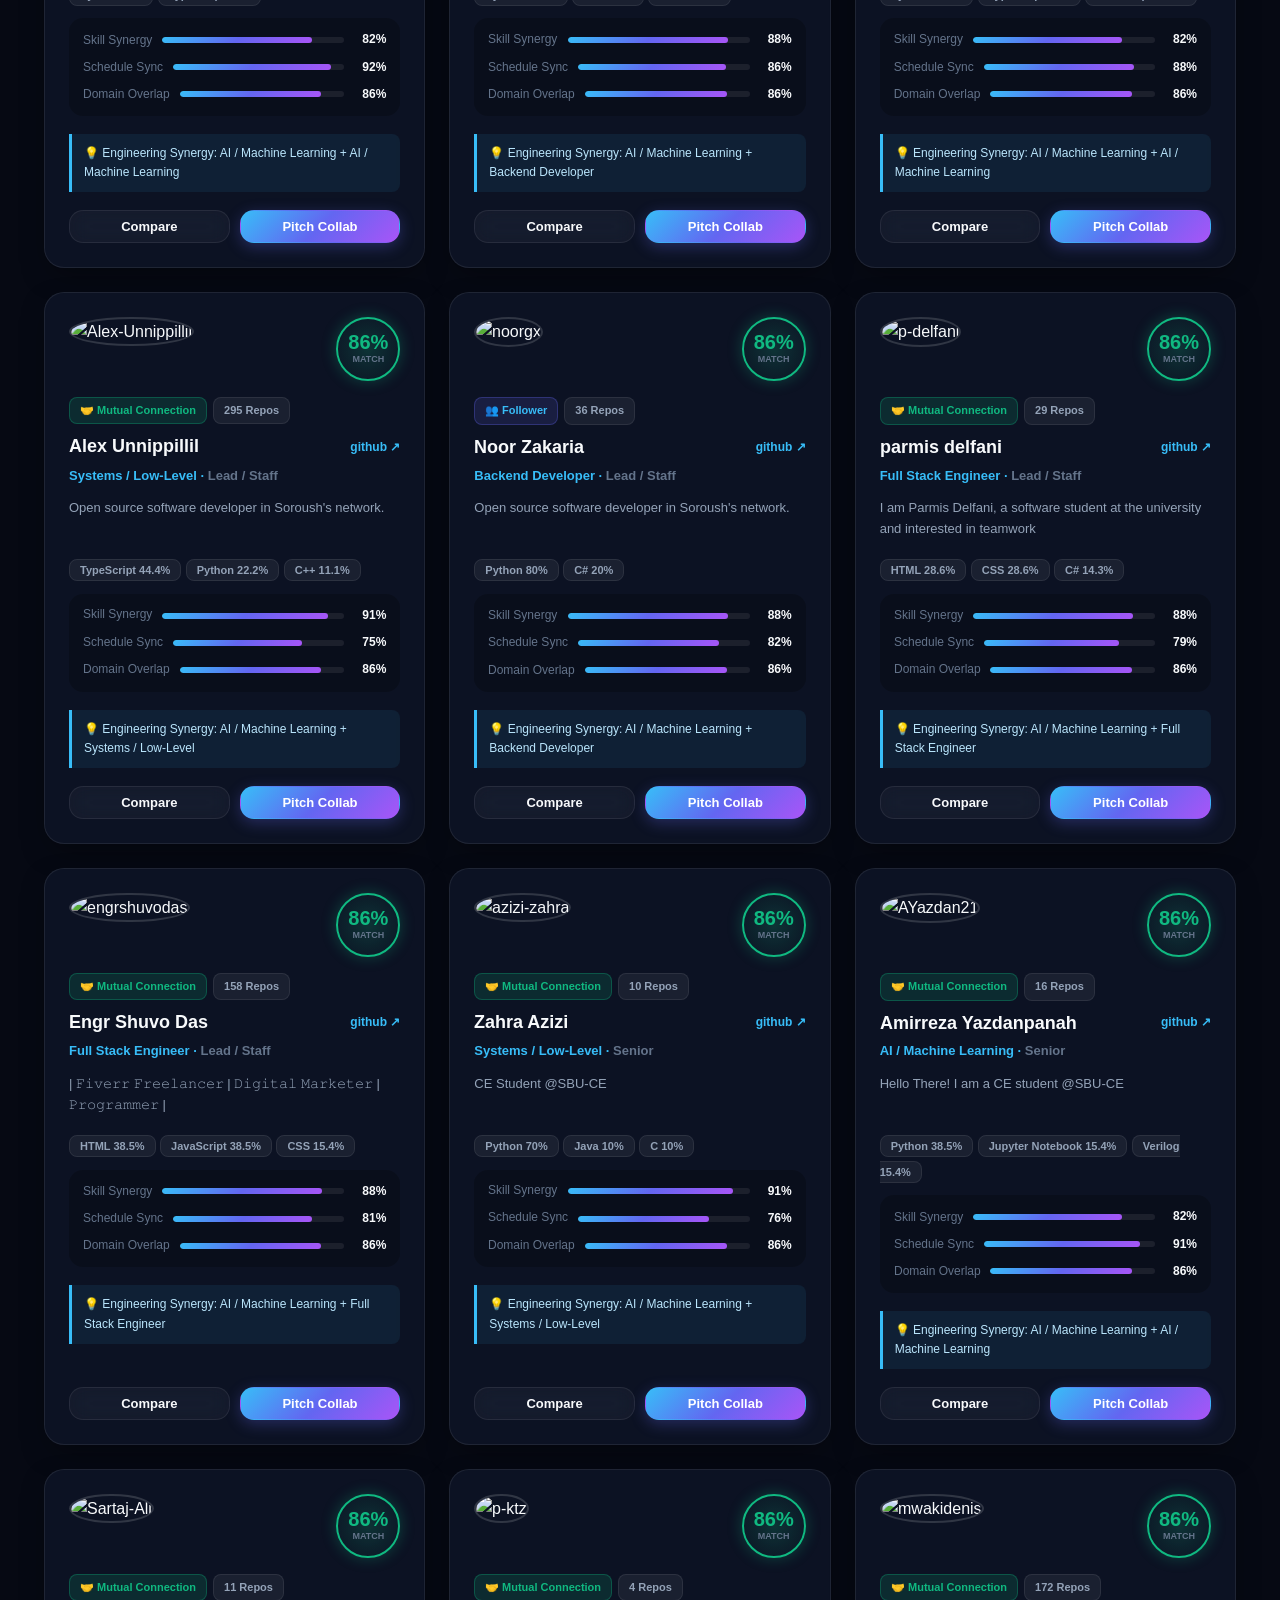
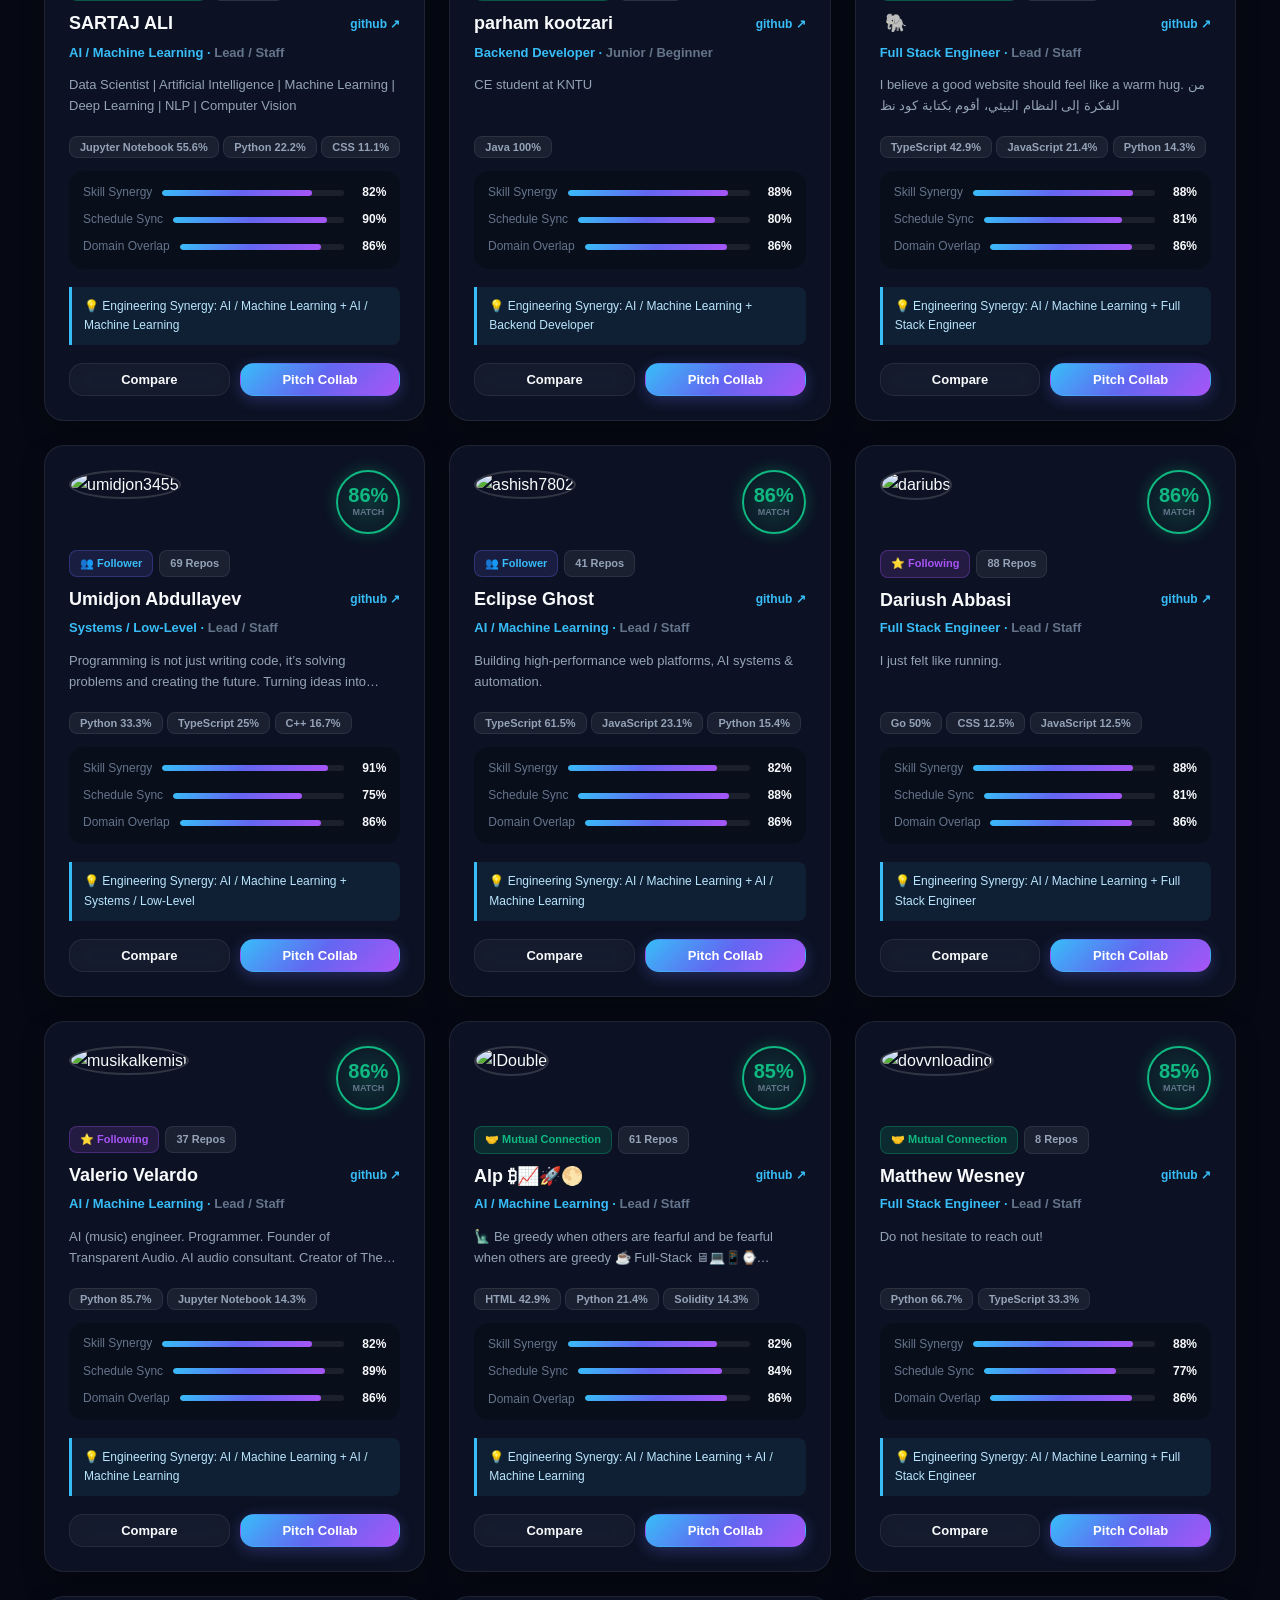
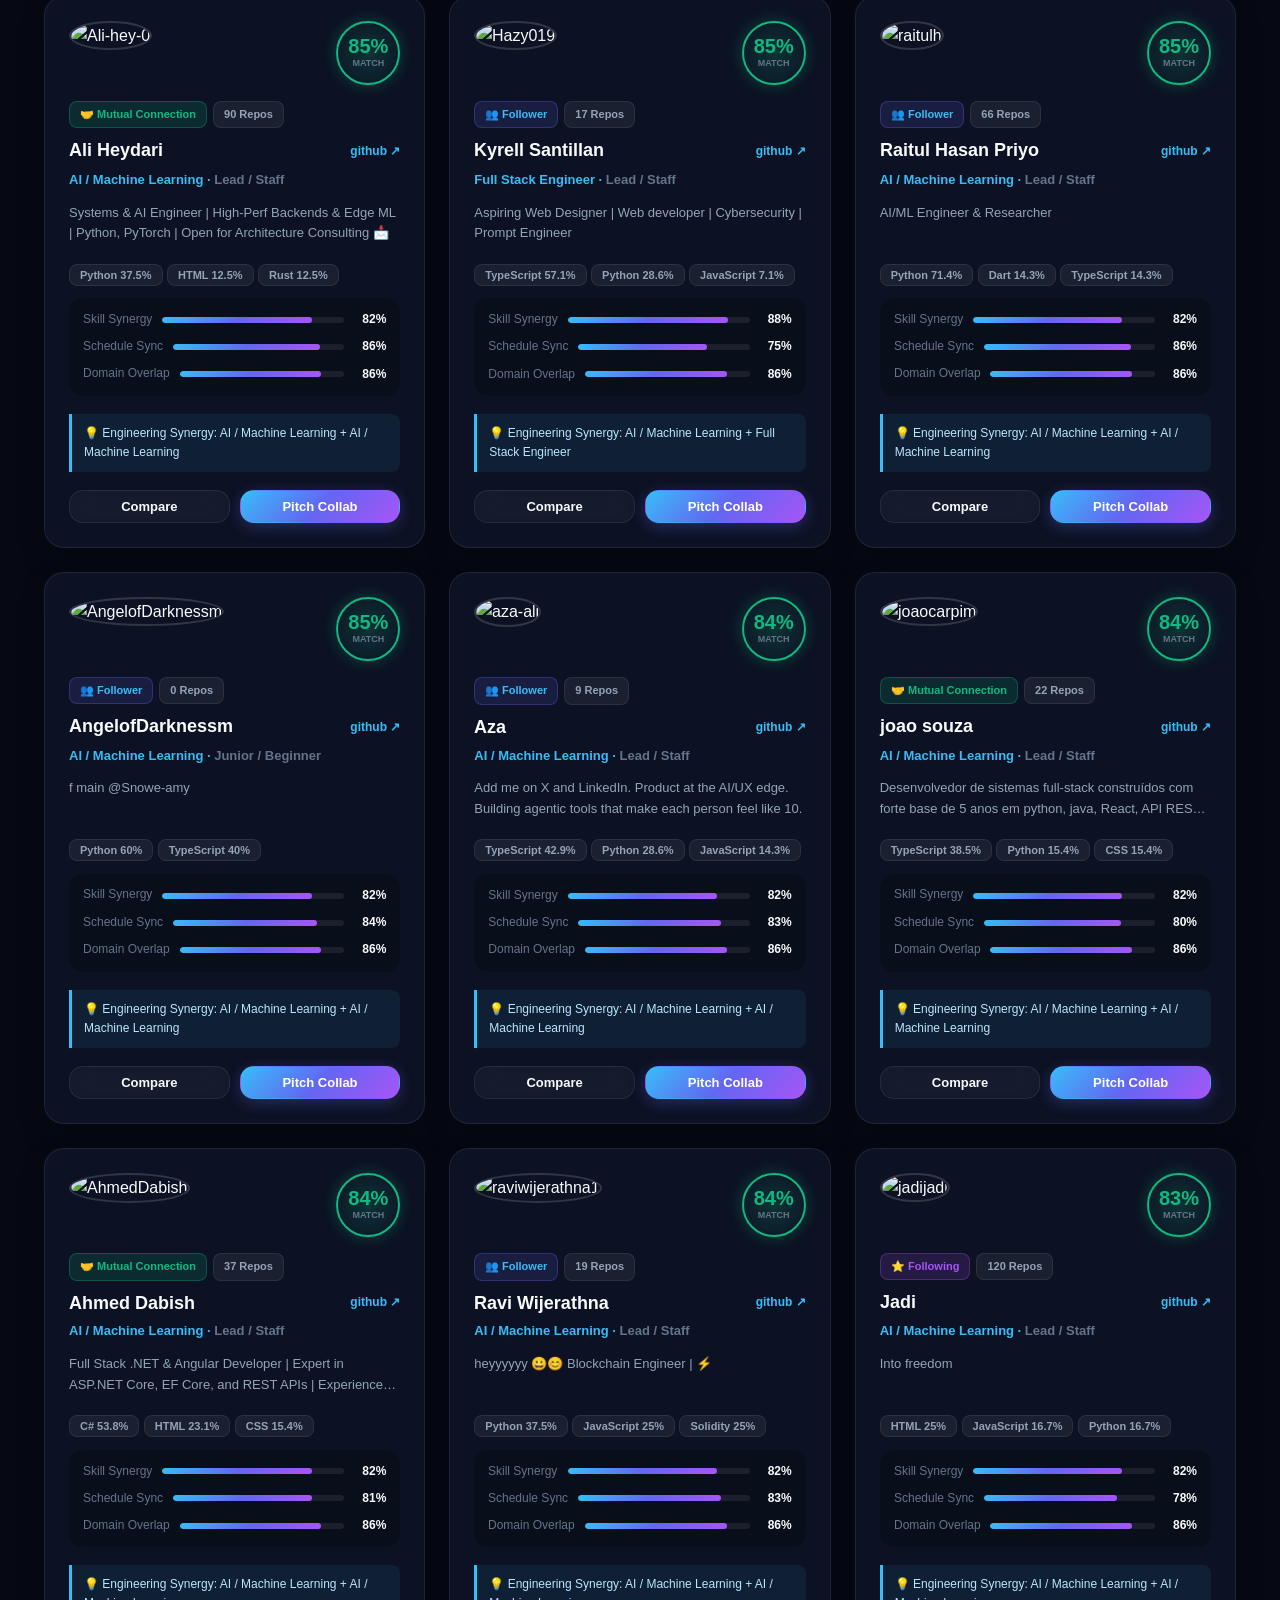
==== commit 22a9a496: "feat(network): integrate real GitHub network with 80 followers and following profiles" ====
--- a/index.html
+++ b/index.html
@@ -54,14 +54,17 @@
         </form>
       </div>
 
-      <!-- Quick Seed Selection -->
+      <!-- Quick Seed Selection from Soroush's Real Network -->
       <div class="quick-picks">
-        <span class="quick-label">Try quick demos:</span>
-        <button class="badge-tag active" data-user="SoroushSoleimani">SoroushSoleimani (Backend / AI)</button>
-        <button class="badge-tag" data-user="elena-codes">elena-codes (Frontend / UI)</button>
-        <button class="badge-tag" data-user="marcus-devops">marcus-devops (DevOps / Go)</button>
-        <button class="badge-tag" data-user="priya-ai">priya-ai (RAG / PyTorch)</button>
-        <button class="badge-tag" data-user="alex-systems">alex-systems (Rust / Systems)</button>
+        <span class="quick-label">Soroush's Network Quick Picks:</span>
+        <button class="badge-tag active" data-user="SoroushSoleimani">SoroushSoleimani (Host)</button>
+        <button class="badge-tag" data-user="jadijadi">jadijadi (Following)</button>
+        <button class="badge-tag" data-user="SharifiZarchi">SharifiZarchi (Following)</button>
+        <button class="badge-tag" data-user="QueraTeam">QueraTeam (Following)</button>
+        <button class="badge-tag" data-user="seehiong">seehiong (Mutual)</button>
+        <button class="badge-tag" data-user="p-delfani">p-delfani (Mutual)</button>
+        <button class="badge-tag" data-user="azizi-zahra">azizi-zahra (Mutual)</button>
+        <button class="badge-tag" data-user="dariubs">dariubs (Following)</button>
       </div>
     </section>
 
@@ -108,6 +111,12 @@
       </div>
 
       <div class="filter-selects">
+        <select id="networkFilter" class="select-custom">
+          <option value="">All Network (80 Developers)</option>
+          <option value="Mutual Connection">🤝 Mutual Connections</option>
+          <option value="Follower">👥 Followers</option>
+          <option value="Following">⭐ Following</option>
+        </select>
         <select id="roleFilter" class="select-custom">
           <option value="">All Roles</option>
           <option value="Frontend Developer">Frontend Developer</option>
@@ -116,12 +125,13 @@
           <option value="AI / Machine Learning">AI / Machine Learning</option>
           <option value="Systems / Low-Level">Systems / Low-Level</option>
           <option value="Mobile Developer">Mobile Developer</option>
+          <option value="Full Stack Engineer">Full Stack Engineer</option>
         </select>
         <select id="rhythmFilter" class="select-custom">
           <option value="">Any Schedule</option>
           <option value="Night Owl (Late Night)">Night Owl</option>
           <option value="Early Bird (Morning)">Early Bird</option>
-          <option value="Balanced">Steady All-Day</option>
+          <option value="Steady All-Day">Steady All-Day</option>
           <option value="Weekend Focus">Weekend Focus</option>
         </select>
       </div>
@@ -228,6 +238,7 @@
     </div>
   </footer>
 
+  <script src="js/network_data.js"></script>
   <script src="js/app.js"></script>
 </body>
 </html>
